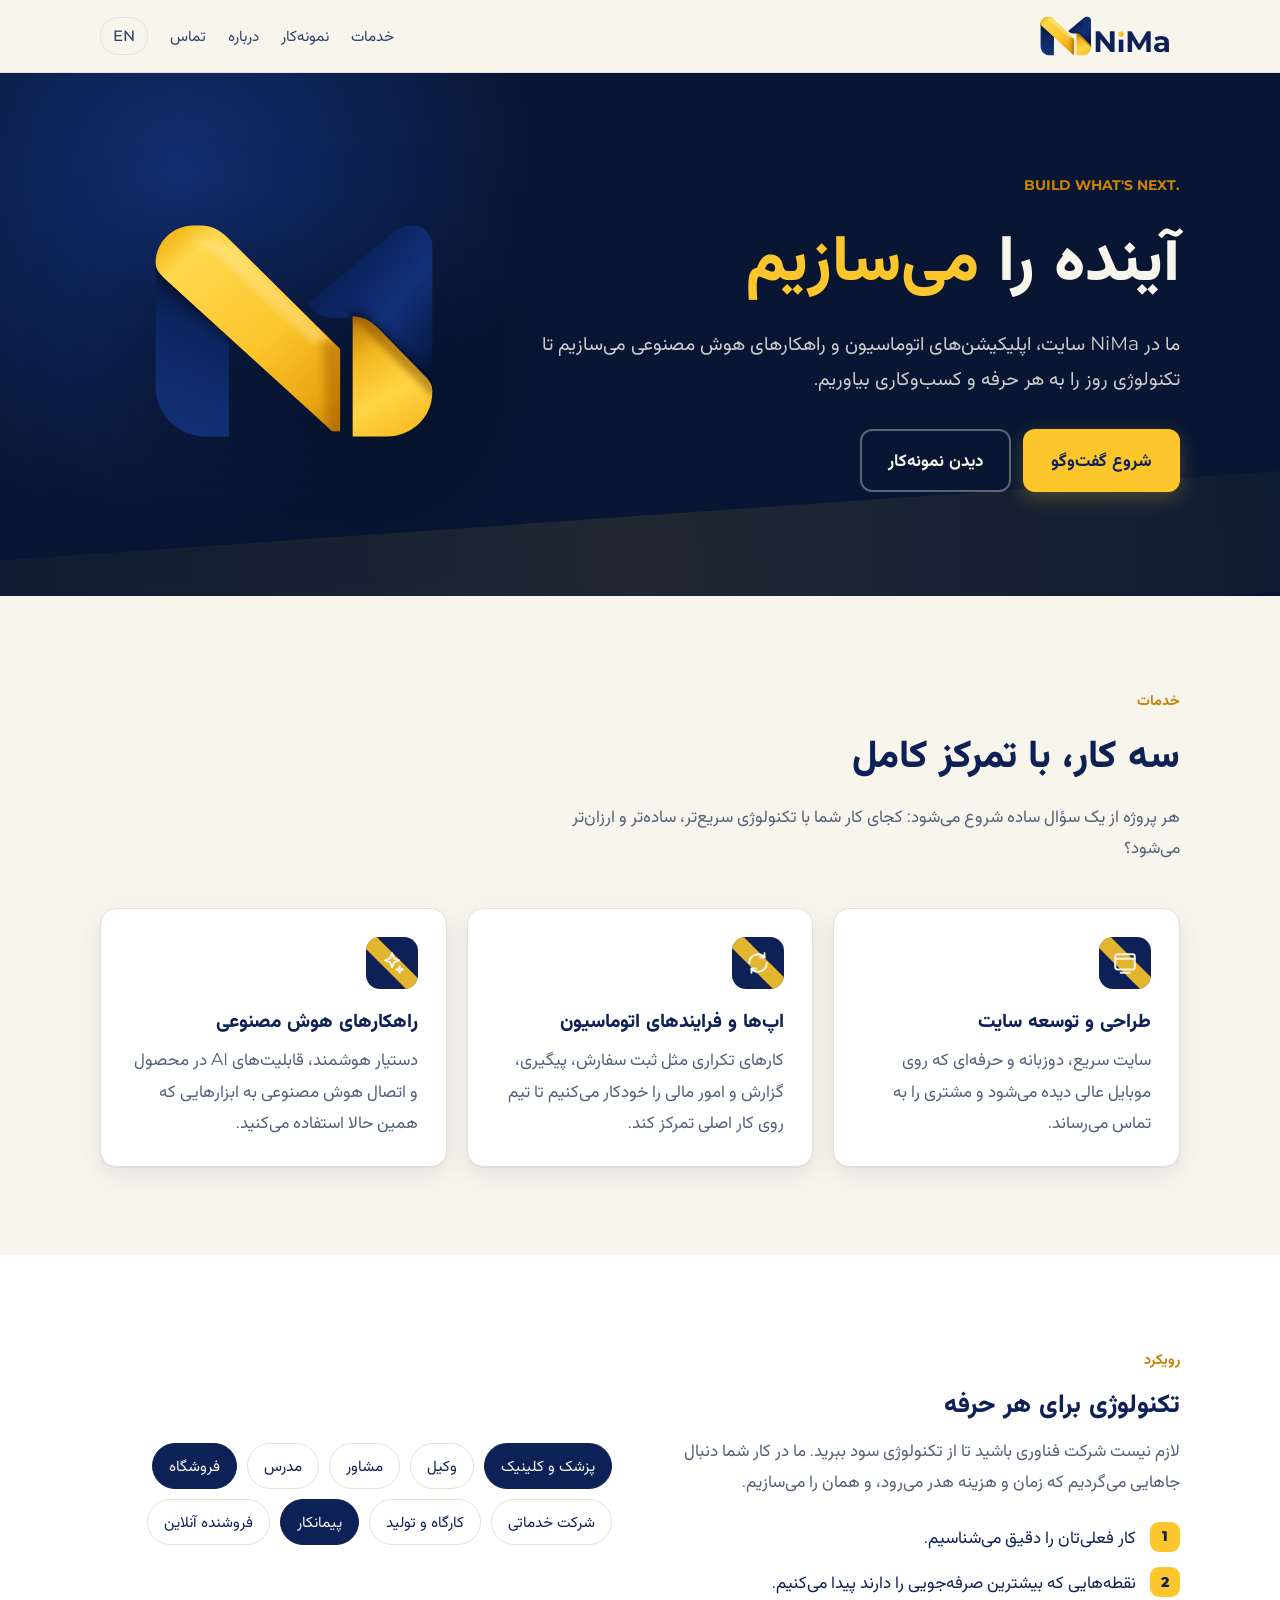
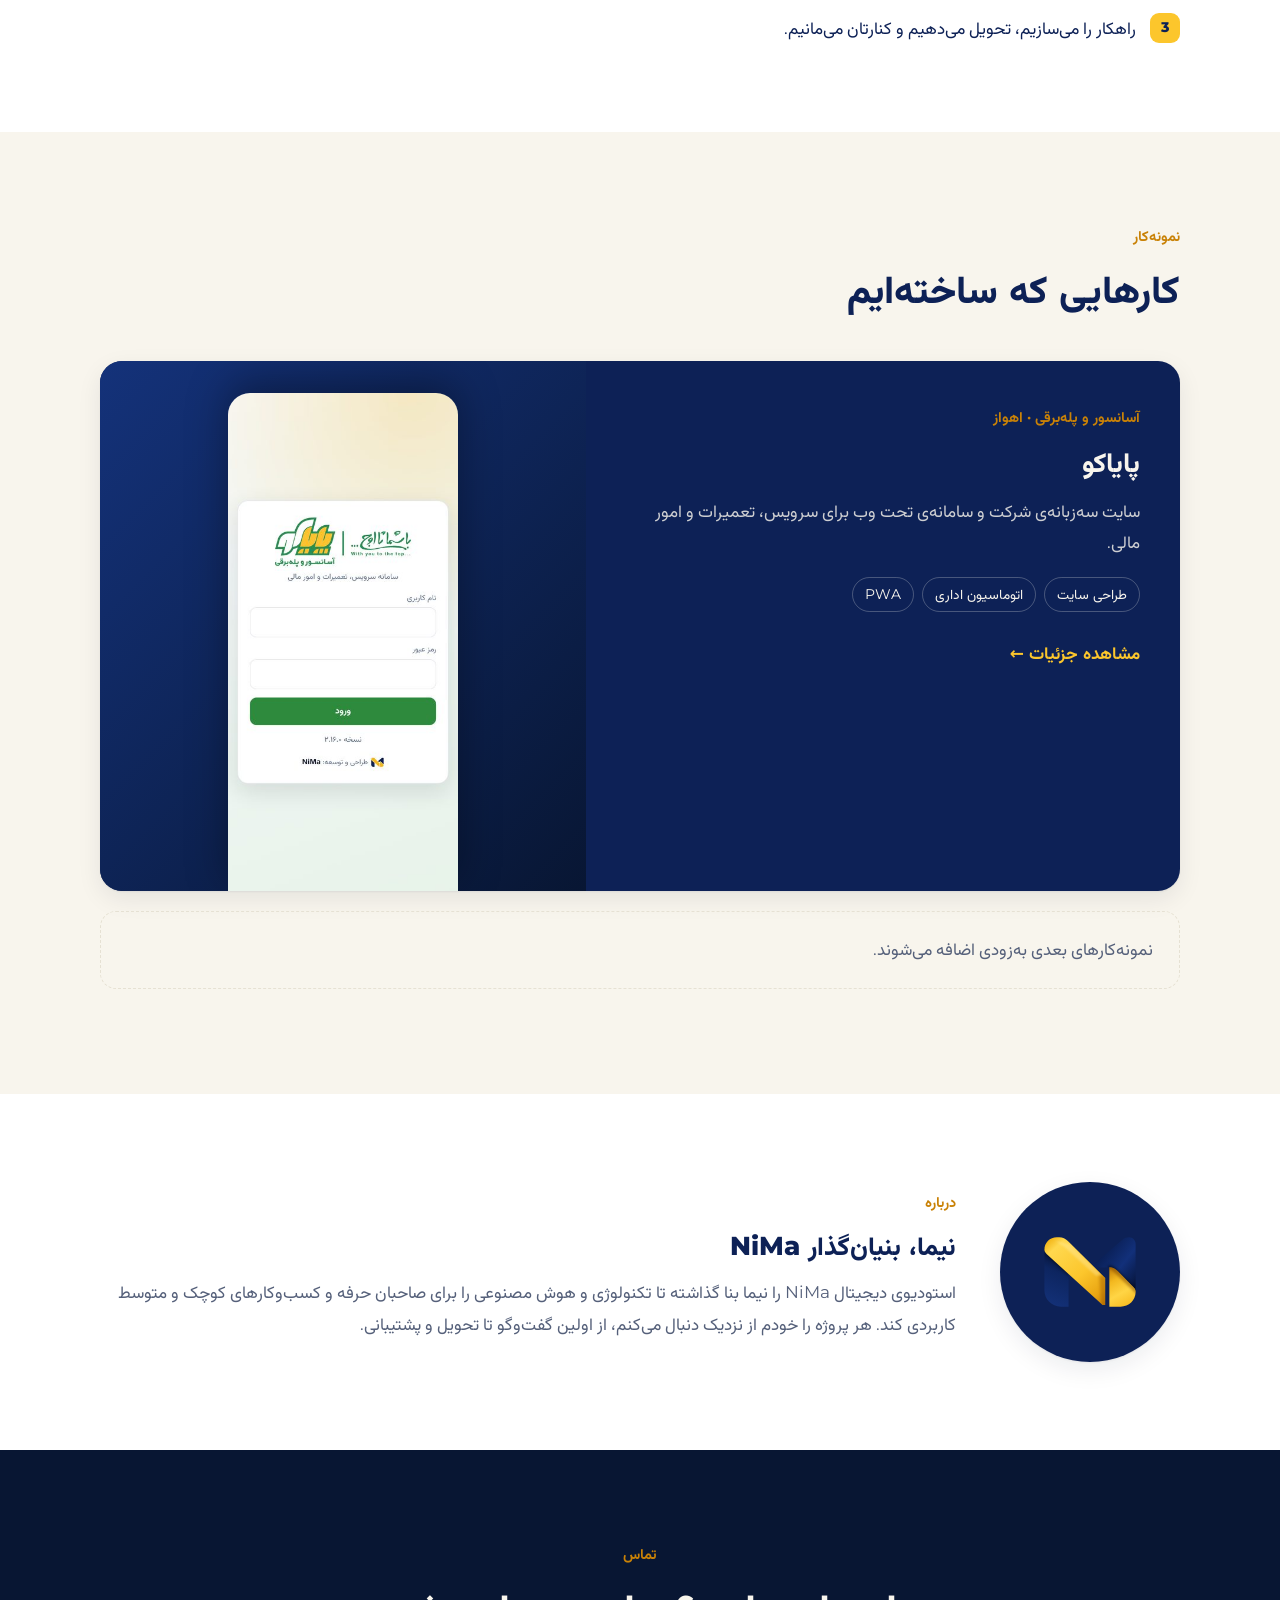
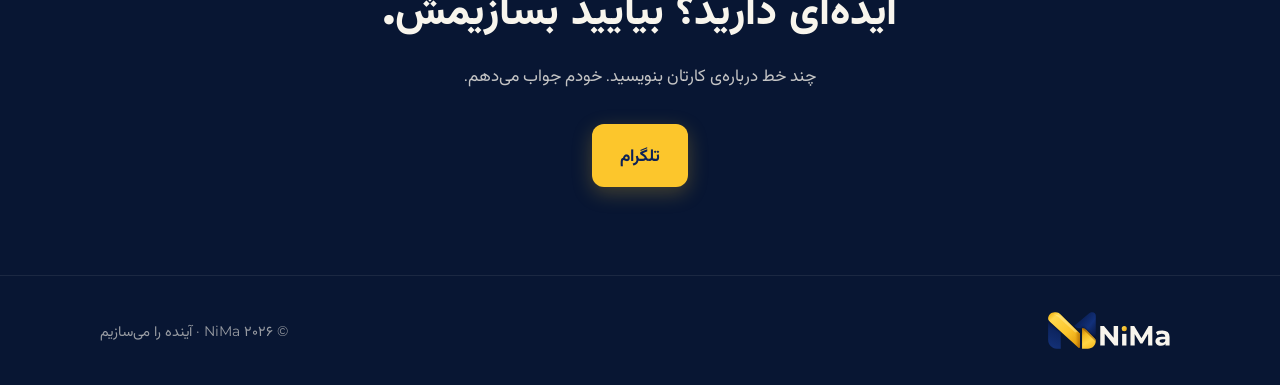
==== index.html @ 2f47247e "Reword Persian hero and about text so sentences start in Persian Co-Authored-By: Claude Opus 5.5 (1M" ====
<!doctype html>
<html lang="fa" dir="rtl">
<head>
<meta charset="utf-8">
<meta name="viewport" content="width=device-width,initial-scale=1">
<title>NiMa | آینده را می‌سازیم</title>
<meta name="description" content="ما در NiMa سایت، اپلیکیشن‌های اتوماسیون و راهکارهای هوش مصنوعی می‌سازیم تا تکنولوژی روز را به هر حرفه و کسب‌وکاری بیاوریم.">
<meta name="theme-color" content="#081633">
<meta property="og:title" content="NiMa | آینده را می‌سازیم">
<meta property="og:description" content="طراحی سایت، اتوماسیون و هوش مصنوعی برای هر حرفه.">

<link rel="canonical" href="https://nima-ai.ir/">
<link rel="alternate" hreflang="fa" href="https://nima-ai.ir/">
<link rel="alternate" hreflang="en" href="https://nima-ai.ir/en/">
<meta property="og:url" content="https://nima-ai.ir/">
<meta property="og:image" content="https://nima-ai.ir/assets/img/icon-512.jpg">
<link rel="icon" type="image/png" href="assets/img/favicon.png">
<link rel="apple-touch-icon" href="assets/img/apple-touch-icon.png">
<link rel="preload" href="assets/fonts/vazirmatn-arabic-400-normal.woff2" as="font" type="font/woff2" crossorigin>
<link rel="stylesheet" href="assets/style.css">
</head>
<body>
<a class="skip" href="#main">رفتن به محتوا</a>

<header class="site-header">
  <div class="wrap">
    <a class="brand" href="./" aria-label="NiMa، صفحه اصلی"><img src="assets/img/NiMa-Logo-Primary.svg" alt="NiMa" width="148" height="56"></a>
    <nav class="nav" aria-label="منوی اصلی">
      <a class="hide-sm" href="#services">خدمات</a>
      <a class="hide-sm" href="#work">نمونه‌کار</a>
      <a class="hide-sm" href="#about">درباره</a>
      <a href="#contact">تماس</a>
      <a class="lang" href="en/" hreflang="en" lang="en">EN</a>
    </nav>
  </div>
</header>

<main id="main">
  <section class="hero">
    <div class="wrap">
      <div>
        <span class="eyebrow" dir="ltr" lang="en">Build What's Next.</span>
        <h1>آینده را <span class="hl">می‌سازیم</span></h1>
        <p class="lead">ما در NiMa سایت، اپلیکیشن‌های اتوماسیون و راهکارهای هوش مصنوعی می‌سازیم تا تکنولوژی روز را به هر حرفه و کسب‌وکاری بیاوریم.</p>
        <div class="actions">
          <a class="btn btn-gold" href="#contact">شروع گفت‌وگو</a>
          <a class="btn btn-ghost" href="#work">دیدن نمونه‌کار</a>
        </div>
      </div>
      <img class="mark" src="assets/img/NiMa-Symbol-Reversed.svg" alt="" width="340" height="274">
    </div>
  </section>

  <section id="services">
    <div class="wrap">
      <div class="section-head">
        <span class="eyebrow">خدمات</span>
        <h2>سه کار، با تمرکز کامل</h2>
        <p class="muted">هر پروژه از یک سؤال ساده شروع می‌شود: کجای کار شما با تکنولوژی سریع‌تر، ساده‌تر و ارزان‌تر می‌شود؟</p>
      </div>
      <div class="cards">
        <article class="card">
          <div class="icon"><svg viewBox="0 0 24 24"><rect x="3" y="4" width="18" height="14" rx="2"/><path d="M3 8h18M8 21h8"/></svg></div>
          <h3>طراحی و توسعه سایت</h3>
          <p>سایت سریع، دوزبانه و حرفه‌ای که روی موبایل عالی دیده می‌شود و مشتری را به تماس می‌رساند.</p>
        </article>
        <article class="card">
          <div class="icon"><svg viewBox="0 0 24 24"><path d="M4 12a8 8 0 0 1 14-5.3M20 12a8 8 0 0 1-14 5.3"/><path d="M18 3v4h-4M6 21v-4h4"/></svg></div>
          <h3>اپ‌ها و فرایندهای اتوماسیون</h3>
          <p>کارهای تکراری مثل ثبت سفارش، پیگیری، گزارش و امور مالی را خودکار می‌کنیم تا تیم روی کار اصلی تمرکز کند.</p>
        </article>
        <article class="card">
          <div class="icon"><svg viewBox="0 0 24 24"><path d="M12 3l1.8 4.7L18.5 9.5 13.8 11.3 12 16l-1.8-4.7L5.5 9.5l4.7-1.8z"/><path d="M19 15l.8 2.2L22 18l-2.2.8L19 21l-.8-2.2L16 18l2.2-.8z"/></svg></div>
          <h3>راهکارهای هوش مصنوعی</h3>
          <p>دستیار هوشمند، قابلیت‌های AI در محصول و اتصال هوش مصنوعی به ابزارهایی که همین حالا استفاده می‌کنید.</p>
        </article>
      </div>
    </div>
  </section>

  <section class="approach alt">
    <div class="wrap">
      <div>
        <span class="eyebrow">رویکرد</span>
        <h2>تکنولوژی برای هر حرفه</h2>
        <p class="muted">لازم نیست شرکت فناوری باشید تا از تکنولوژی سود ببرید. ما در کار شما دنبال جاهایی می‌گردیم که زمان و هزینه هدر می‌رود، و همان را می‌سازیم.</p>
        <ol class="steps">
          <li><span>کار فعلی‌تان را دقیق می‌شناسیم.</span></li>
          <li><span>نقطه‌هایی که بیشترین صرفه‌جویی را دارند پیدا می‌کنیم.</span></li>
          <li><span>راهکار را می‌سازیم، تحویل می‌دهیم و کنارتان می‌مانیم.</span></li>
        </ol>
      </div>
      <div class="chips" aria-label="حرفه‌ها">
        <span class="chip on">پزشک و کلینیک</span><span class="chip">وکیل</span><span class="chip">مشاور</span>
        <span class="chip">مدرس</span><span class="chip on">فروشگاه</span><span class="chip">شرکت خدماتی</span>
        <span class="chip">کارگاه و تولید</span><span class="chip on">پیمانکار</span><span class="chip">فروشنده آنلاین</span>
      </div>
    </div>
  </section>

  <section id="work">
    <div class="wrap">
      <div class="section-head">
        <span class="eyebrow">نمونه‌کار</span>
        <h2>کارهایی که ساخته‌ایم</h2>
      </div>
      <a class="work-card" href="work/payaco/">
        <div class="body">
          <span class="eyebrow">آسانسور و پله‌برقی · اهواز</span>
          <h3 style="font-size:1.7rem">پایاکو</h3>
          <p style="opacity:.82">سایت سه‌زبانه‌ی شرکت و سامانه‌ی تحت وب برای سرویس، تعمیرات و امور مالی.</p>
          <div class="tags"><span class="tag">طراحی سایت</span><span class="tag">اتوماسیون اداری</span><span class="tag">PWA</span></div>
          <span class="more">مشاهده جزئیات ←</span>
        </div>
        <div class="shot"><img src="assets/img/payaco-app-login.jpg" alt="صفحه ورود سامانه پایاکو" width="230" height="498" loading="lazy"></div>
      </a>
      <p class="soon">نمونه‌کارهای بعدی به‌زودی اضافه می‌شوند.</p>
    </div>
  </section>

  <section id="about" class="about alt">
    <div class="wrap">
      <div class="avatar"><img src="assets/img/NiMa-Symbol-Reversed.svg" alt="" width="112" height="90"></div>
      <div>
        <span class="eyebrow">درباره</span>
        <h2>نیما، بنیان‌گذار NiMa</h2>
        <!-- TODO(Nima): متن معرفی کوتاه خودت را اینجا بگذار؛ و اگر خواستی عکس خودت را جای نماد بگذار -->
        <p class="muted">استودیوی دیجیتال NiMa را نیما بنا گذاشته تا تکنولوژی و هوش مصنوعی را برای صاحبان حرفه و کسب‌وکارهای کوچک و متوسط کاربردی کند. هر پروژه را خودم از نزدیک دنبال می‌کنم، از اولین گفت‌وگو تا تحویل و پشتیبانی.</p>
      </div>
    </div>
  </section>

  <section id="contact" class="contact">
    <div class="wrap">
      <span class="eyebrow">تماس</span>
      <h2>ایده‌ای دارید؟ بیایید بسازیمش.</h2>
      <p>چند خط درباره‌ی کارتان بنویسید. خودم جواب می‌دهم.</p>
      <div class="actions">
        <!-- TODO(Nima): دکمه ایمیل بعد از دریافت آدرس اضافه شود -->
        <a class="btn btn-gold" href="https://t.me/Nima_asareh">تلگرام</a>
      </div>
    </div>
  </section>
</main>

<footer class="site-footer">
  <div class="wrap">
    <img src="assets/img/NiMa-Logo-Reversed.svg" alt="NiMa" width="140" height="53">
    <span>© ۲۰۲۶ NiMa · آینده را می‌سازیم</span>
  </div>
</footer>
</body>
</html>
---- assets/style.css ----
/* NiMa — site styles. Palette and fonts follow NiMa-Brand-Brief.md */

@font-face{font-family:"Montserrat";font-weight:400;font-display:swap;src:url(fonts/montserrat-latin-400-normal.woff2) format("woff2");unicode-range:U+0000-00FF,U+2000-206F,U+20AC,U+2122}
@font-face{font-family:"Montserrat";font-weight:500;font-display:swap;src:url(fonts/montserrat-latin-500-normal.woff2) format("woff2");unicode-range:U+0000-00FF,U+2000-206F,U+20AC,U+2122}
@font-face{font-family:"Montserrat";font-weight:700;font-display:swap;src:url(fonts/montserrat-latin-700-normal.woff2) format("woff2");unicode-range:U+0000-00FF,U+2000-206F,U+20AC,U+2122}
@font-face{font-family:"Montserrat";font-weight:800;font-display:swap;src:url(fonts/montserrat-latin-800-normal.woff2) format("woff2");unicode-range:U+0000-00FF,U+2000-206F,U+20AC,U+2122}
@font-face{font-family:"Vazirmatn";font-weight:400;font-display:swap;src:url(fonts/vazirmatn-arabic-400-normal.woff2) format("woff2");unicode-range:U+0600-06FF,U+200C-200F,U+FB50-FDFF,U+FE70-FEFF}
@font-face{font-family:"Vazirmatn";font-weight:700;font-display:swap;src:url(fonts/vazirmatn-arabic-700-normal.woff2) format("woff2");unicode-range:U+0600-06FF,U+200C-200F,U+FB50-FDFF,U+FE70-FEFF}
@font-face{font-family:"Vazirmatn";font-weight:800;font-display:swap;src:url(fonts/vazirmatn-arabic-800-normal.woff2) format("woff2");unicode-range:U+0600-06FF,U+200C-200F,U+FB50-FDFF,U+FE70-FEFF}

:root{
  --gold:#FCC62C; --gold-deep:#C98207;
  --navy:#0D2156; --royal:#14327A; --ink:#081633;
  --slate:#55607A; --sand:#E6E1D3; --cream:#F8F5ED; --white:#fff;
  --radius:16px; --wrap:1120px;
  --shadow:0 1px 2px rgba(8,22,51,.06),0 8px 24px rgba(8,22,51,.08);
}
*,*::before,*::after{box-sizing:border-box}
html{scroll-behavior:smooth;-webkit-text-size-adjust:100%}
body{margin:0;background:var(--cream);color:var(--navy);
  font-family:"Montserrat","Vazirmatn",system-ui,sans-serif;font-size:17px;line-height:1.7}
html[lang="fa"] body{line-height:1.85}
img{max-width:100%;display:block}
a{color:inherit}
h1,h2,h3{line-height:1.25;margin:0 0 .5em;font-weight:800;letter-spacing:-.01em}
html[lang="fa"] h1,html[lang="fa"] h2,html[lang="fa"] h3{letter-spacing:0;line-height:1.45}
p{margin:0 0 1em}
.wrap{max-width:var(--wrap);margin:0 auto;padding:0 20px}
.muted{color:var(--slate)}
.eyebrow{display:inline-block;font-size:.8rem;font-weight:700;letter-spacing:.12em;text-transform:uppercase;color:var(--gold-deep);margin-bottom:.75rem}
html[lang="fa"] .eyebrow{letter-spacing:0;font-size:.9rem}
.skip{position:absolute;inset-inline-start:-999px}
.skip:focus{inset-inline-start:12px;top:12px;z-index:99;background:var(--gold);padding:8px 12px;border-radius:8px}
:focus-visible{outline:3px solid var(--gold);outline-offset:3px}

/* Header */
.site-header{position:sticky;top:0;z-index:50;background:rgba(248,245,237,.88);backdrop-filter:saturate(1.4) blur(10px);-webkit-backdrop-filter:saturate(1.4) blur(10px);border-bottom:1px solid var(--sand)}
.site-header .wrap{display:flex;align-items:center;justify-content:space-between;height:72px;gap:16px}
.brand img{width:148px;height:auto}
.nav{display:flex;align-items:center;gap:22px;font-weight:500;font-size:.95rem}
.nav a{text-decoration:none;opacity:.85}
.nav a:hover{opacity:1}
.lang{border:1px solid var(--sand);border-radius:999px;padding:4px 12px;font-family:"Montserrat","Vazirmatn",sans-serif}
@media (max-width:760px){.nav .hide-sm{display:none}}

/* Buttons */
.btn{display:inline-flex;align-items:center;gap:.5em;padding:14px 26px;border-radius:12px;font-weight:700;text-decoration:none;transition:transform .2s,box-shadow .2s,background .2s;border:2px solid transparent}
.btn-gold{background:var(--gold);color:var(--navy);box-shadow:0 6px 20px rgba(252,198,44,.25)}
.btn-gold:hover{transform:translateY(-2px);box-shadow:0 10px 28px rgba(252,198,44,.35)}
.btn-ghost{border-color:rgba(248,245,237,.35);color:var(--cream)}
.btn-ghost:hover{border-color:var(--cream)}
.btn-navy{background:var(--navy);color:var(--cream)}
.btn-navy:hover{background:var(--royal)}

/* Hero */
.hero{position:relative;overflow:hidden;background:var(--ink);color:var(--cream);padding:96px 0 104px}
.hero::before{content:"";position:absolute;width:720px;height:720px;inset-inline-end:-180px;top:-260px;border-radius:50%;
  background:radial-gradient(closest-side,rgba(20,50,122,.85),transparent)}
.hero::after{content:"";position:absolute;width:150%;height:120px;inset-inline-start:-25%;bottom:-40px;transform:rotate(-4deg);
  background:linear-gradient(90deg,transparent,rgba(252,198,44,.10),transparent)}
.hero .wrap{position:relative;z-index:1;display:grid;grid-template-columns:1.25fr .75fr;gap:48px;align-items:center}
.hero h1{font-size:clamp(2.3rem,5.4vw,4rem);margin-bottom:.35em}
.hero h1 .hl{color:var(--gold)}
.hero .lead{font-size:clamp(1.05rem,1.6vw,1.2rem);color:rgba(248,245,237,.82);max-width:36em;margin-bottom:2rem}
.hero .actions{display:flex;flex-wrap:wrap;gap:12px}
.hero .mark{justify-self:center;width:min(100%,340px);filter:drop-shadow(0 30px 60px rgba(0,0,0,.45))}
@media (max-width:860px){
  .hero{padding:56px 0 72px}
  .hero .wrap{grid-template-columns:1fr;gap:28px}
  .hero .mark{order:-1;width:150px;justify-self:start}
}

/* Sections */
section{padding:88px 0}
.section-head{max-width:640px;margin-bottom:44px}
.section-head h2{font-size:clamp(1.7rem,3.4vw,2.4rem)}
.alt{background:var(--white)}

.cards{display:grid;grid-template-columns:repeat(3,1fr);gap:20px}
@media (max-width:860px){.cards{grid-template-columns:1fr}}
.card{background:var(--white);border:1px solid var(--sand);border-radius:var(--radius);padding:28px;box-shadow:var(--shadow);transition:transform .25s,box-shadow .25s}
.card:hover{transform:translateY(-3px)}
.alt .card{background:var(--cream)}
.card .icon{width:52px;height:52px;border-radius:14px;display:grid;place-items:center;background:var(--navy);margin-bottom:18px;position:relative;overflow:hidden}
.card .icon::after{content:"";position:absolute;width:140%;height:16px;background:var(--gold);transform:rotate(45deg);opacity:.9}
.card .icon svg{position:relative;z-index:1;width:26px;height:26px;stroke:var(--cream);fill:none;stroke-width:1.8;stroke-linecap:round;stroke-linejoin:round}
.card h3{font-size:1.2rem}
.card p{color:var(--slate);margin:0}

/* Approach */
.approach .wrap{display:grid;grid-template-columns:1fr 1fr;gap:56px;align-items:center}
@media (max-width:860px){.approach .wrap{grid-template-columns:1fr;gap:32px}}
.chips{display:flex;flex-wrap:wrap;gap:10px}
.chip{background:var(--white);border:1px solid var(--sand);border-radius:999px;padding:8px 16px;font-weight:500;font-size:.95rem}
.chip.on{background:var(--navy);color:var(--cream);border-color:var(--navy)}
.steps{list-style:none;padding:0;margin:24px 0 0;display:grid;gap:14px;counter-reset:s}
.steps li{display:flex;gap:14px;align-items:flex-start}
.steps li::before{counter-increment:s;content:counter(s);flex:none;width:30px;height:30px;border-radius:9px;background:var(--gold);color:var(--navy);display:grid;place-items:center;font-weight:800;font-size:.9rem}

/* Work */
.work-card{display:grid;grid-template-columns:1.1fr .9fr;background:var(--navy);color:var(--cream);border-radius:22px;overflow:hidden;text-decoration:none;box-shadow:var(--shadow);transition:transform .25s}
.work-card:hover{transform:translateY(-3px)}
.work-card .body{padding:40px}
.work-card .tags{display:flex;flex-wrap:wrap;gap:8px;margin:18px 0 26px}
.work-card .tag{font-size:.85rem;border:1px solid rgba(248,245,237,.25);border-radius:999px;padding:4px 12px}
.work-card .more{color:var(--gold);font-weight:700}
.work-card .shot{background:linear-gradient(135deg,var(--royal),var(--ink));display:grid;place-items:center;padding:32px 24px 0;align-items:end}
.work-card .shot img{width:230px;border-radius:22px 22px 0 0;box-shadow:0 -10px 40px rgba(0,0,0,.35)}
@media (max-width:860px){.work-card{grid-template-columns:1fr}.work-card .body{padding:28px}}
.soon{margin-top:20px;border:1.5px dashed var(--sand);border-radius:var(--radius);padding:22px 26px;color:var(--slate)}

/* About */
.about .wrap{display:grid;grid-template-columns:auto 1fr;gap:44px;align-items:center}
.about .avatar{width:180px;height:180px;border-radius:50%;background:var(--navy);display:grid;place-items:center;box-shadow:var(--shadow)}
.about .avatar img{width:62%}
@media (max-width:760px){.about .wrap{grid-template-columns:1fr;gap:24px}.about .avatar{width:120px;height:120px}}

/* Contact */
.contact{background:var(--ink);color:var(--cream);text-align:center}
.contact h2{font-size:clamp(1.8rem,3.6vw,2.6rem)}
.contact p{color:rgba(248,245,237,.78);max-width:34em;margin:0 auto 2rem}
.contact .actions{display:flex;flex-wrap:wrap;gap:12px;justify-content:center}

/* Footer */
.site-footer{background:var(--ink);color:rgba(248,245,237,.6);border-top:1px solid rgba(248,245,237,.08);padding:28px 0;font-size:.9rem}
.site-footer .wrap{display:flex;justify-content:space-between;align-items:center;gap:16px;flex-wrap:wrap}
.site-footer img{width:140px}

/* Case study */
.case-hero{background:var(--ink);color:var(--cream);padding:72px 0 64px}
.case-hero h1{font-size:clamp(2rem,4.6vw,3.2rem)}
.case-hero .lead{color:rgba(248,245,237,.8);max-width:40em;font-size:1.1rem}
.back{display:inline-block;margin-bottom:22px;text-decoration:none;color:var(--gold);font-weight:700}
.facts{display:grid;grid-template-columns:repeat(4,1fr);gap:16px;margin-top:36px}
.facts div{border-top:2px solid var(--gold);padding-top:12px}
.facts b{display:block;font-size:.8rem;color:rgba(248,245,237,.6);font-weight:500}
@media (max-width:760px){.facts{grid-template-columns:1fr 1fr}}
.prose{max-width:720px}
.prose h2{font-size:1.6rem;margin-top:1.6em}
.prose ul{padding-inline-start:1.2em}
.prose li{margin-bottom:.4em}
.case-grid{display:grid;grid-template-columns:1fr 300px;gap:56px;align-items:start}
.case-grid figure{margin:0;position:sticky;top:96px}
.case-grid figure img{border-radius:22px;box-shadow:var(--shadow);border:1px solid var(--sand)}
.case-grid figcaption{font-size:.85rem;color:var(--slate);margin-top:10px;text-align:center}
@media (max-width:860px){.case-grid{grid-template-columns:1fr}.case-grid figure{position:static;max-width:280px}}

@media (prefers-reduced-motion:reduce){*{transition:none!important;scroll-behavior:auto!important}}
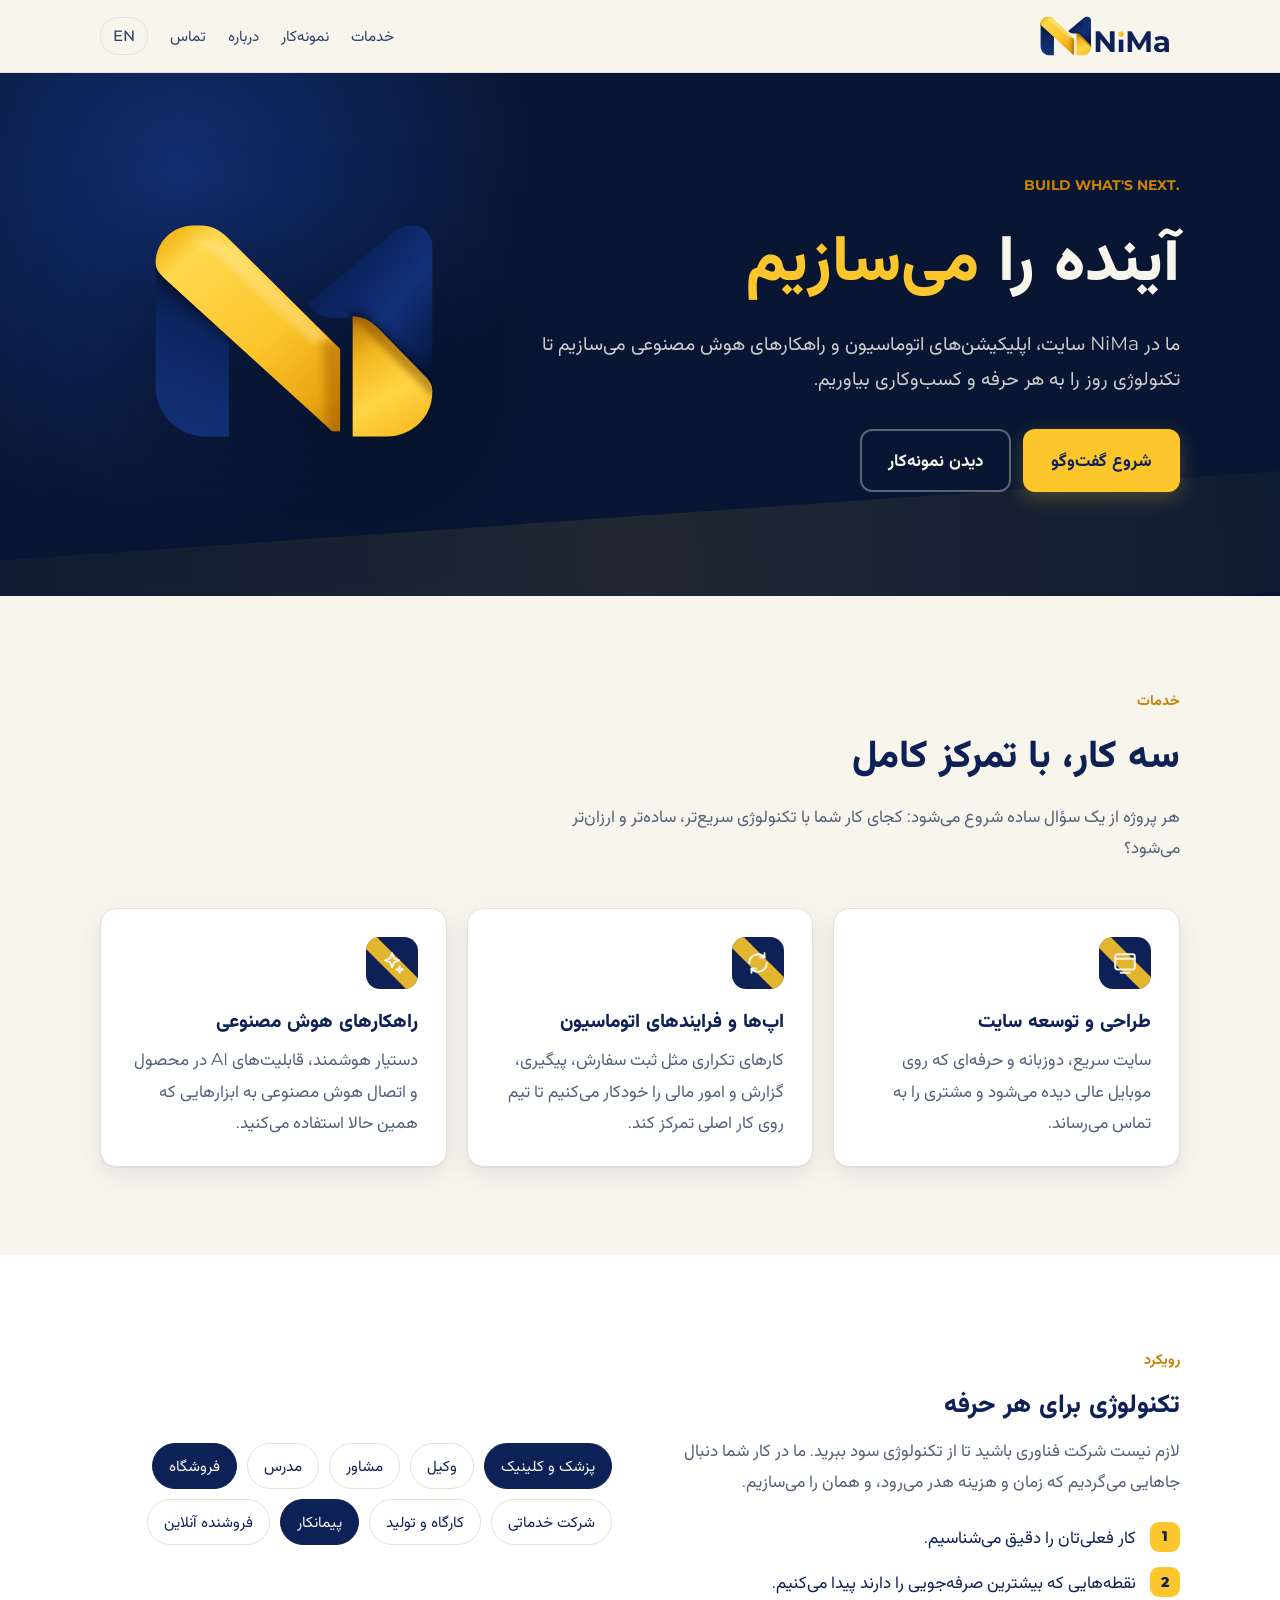
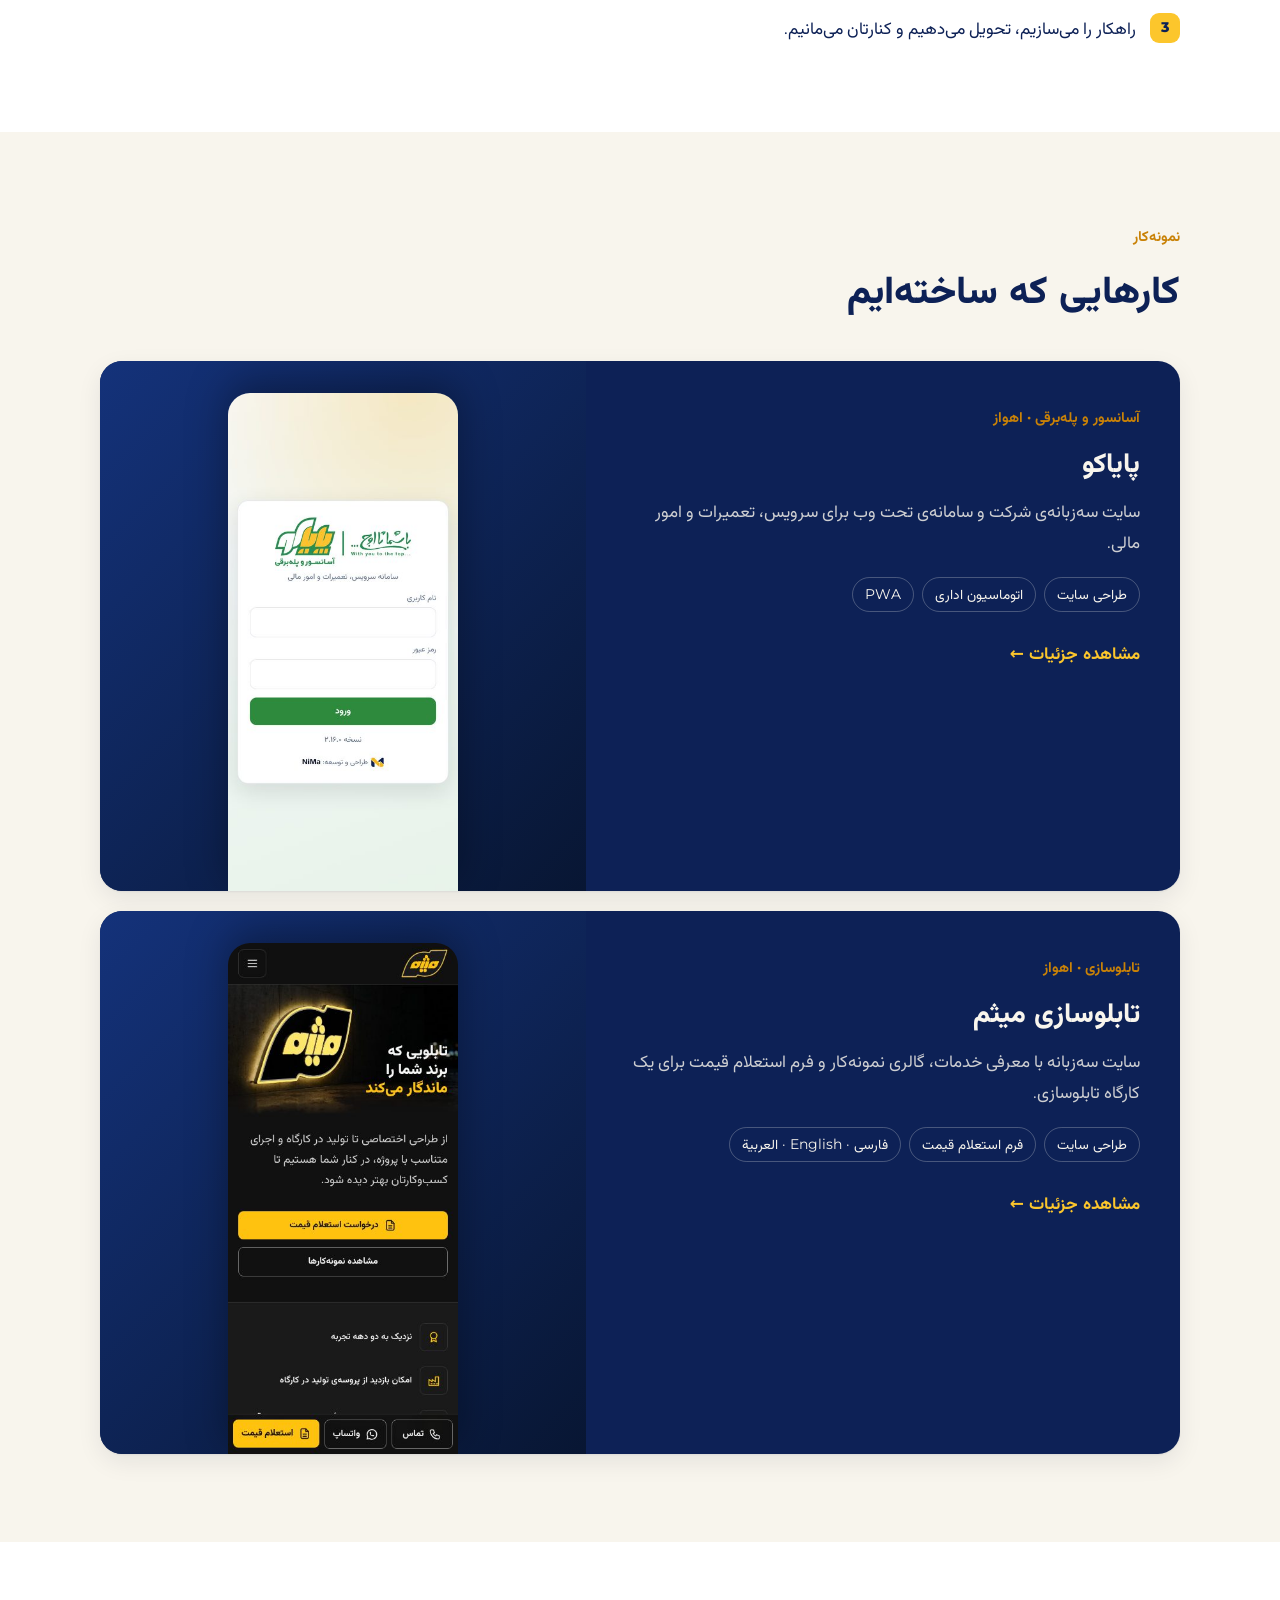
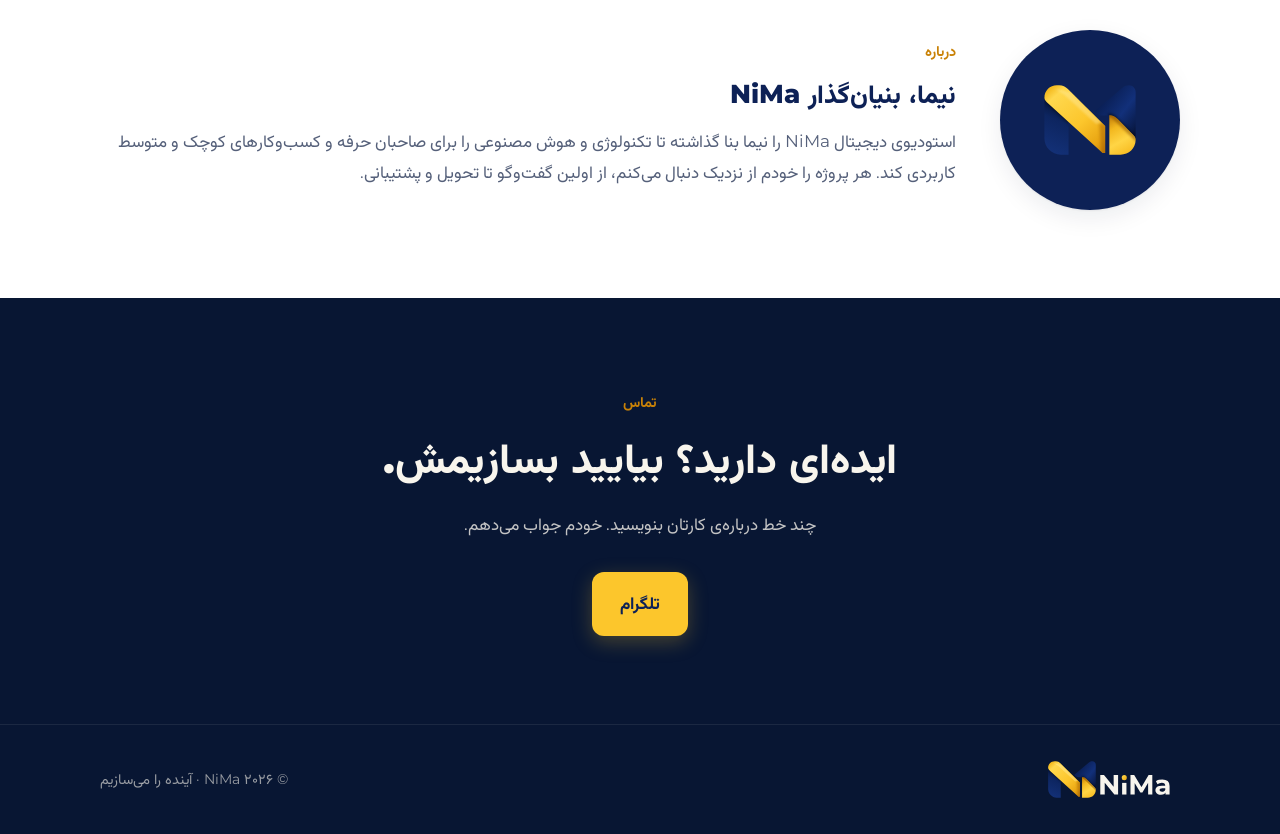
==== commit 0bdaa668: "Add Meysam Signs case study (FA/EN) and list it on the homepage Co-Authored-By: Claude Opus 5.5 (1M " ====
--- a/index.html
+++ b/index.html
@@ -104,6 +104,7 @@
         <span class="eyebrow">نمونه‌کار</span>
         <h2>کارهایی که ساخته‌ایم</h2>
       </div>
+      <div class="work-list">
       <a class="work-card" href="work/payaco/">
         <div class="body">
           <span class="eyebrow">آسانسور و پله‌برقی · اهواز</span>
@@ -114,7 +115,17 @@
         </div>
         <div class="shot"><img src="assets/img/payaco-app-login.jpg" alt="صفحه ورود سامانه پایاکو" width="230" height="498" loading="lazy"></div>
       </a>
-      <p class="soon">نمونه‌کارهای بعدی به‌زودی اضافه می‌شوند.</p>
+      <a class="work-card" href="work/meysam/">
+        <div class="body">
+          <span class="eyebrow">تابلوسازی · اهواز</span>
+          <h3 style="font-size:1.7rem">تابلوسازی میثم</h3>
+          <p style="opacity:.82">سایت سه‌زبانه با معرفی خدمات، گالری نمونه‌کار و فرم استعلام قیمت برای یک کارگاه تابلوسازی.</p>
+          <div class="tags"><span class="tag">طراحی سایت</span><span class="tag">فرم استعلام قیمت</span><span class="tag">فارسی · English · العربية</span></div>
+          <span class="more">مشاهده جزئیات ←</span>
+        </div>
+        <div class="shot"><img src="assets/img/meysam-mobile.jpg" alt="صفحه اصلی سایت تابلوسازی میثم روی موبایل" width="230" height="511" loading="lazy"></div>
+      </a>
+      </div>
     </div>
   </section>
 
--- a/assets/style.css
+++ b/assets/style.css
@@ -106,7 +106,8 @@
 .work-card .more{color:var(--gold);font-weight:700}
 .work-card .shot{background:linear-gradient(135deg,var(--royal),var(--ink));display:grid;place-items:center;padding:32px 24px 0;align-items:end}
 .work-card .shot img{width:230px;border-radius:22px 22px 0 0;box-shadow:0 -10px 40px rgba(0,0,0,.35)}
-@media (max-width:860px){.work-card{grid-template-columns:1fr}.work-card .body{padding:28px}}
+@media (max-width:860px){.work-card .shot{max-height:420px;overflow:hidden}.work-card{grid-template-columns:1fr}.work-card .body{padding:28px}}
+.work-list{display:grid;gap:20px}
 .soon{margin-top:20px;border:1.5px dashed var(--sand);border-radius:var(--radius);padding:22px 26px;color:var(--slate)}
 
 /* About */
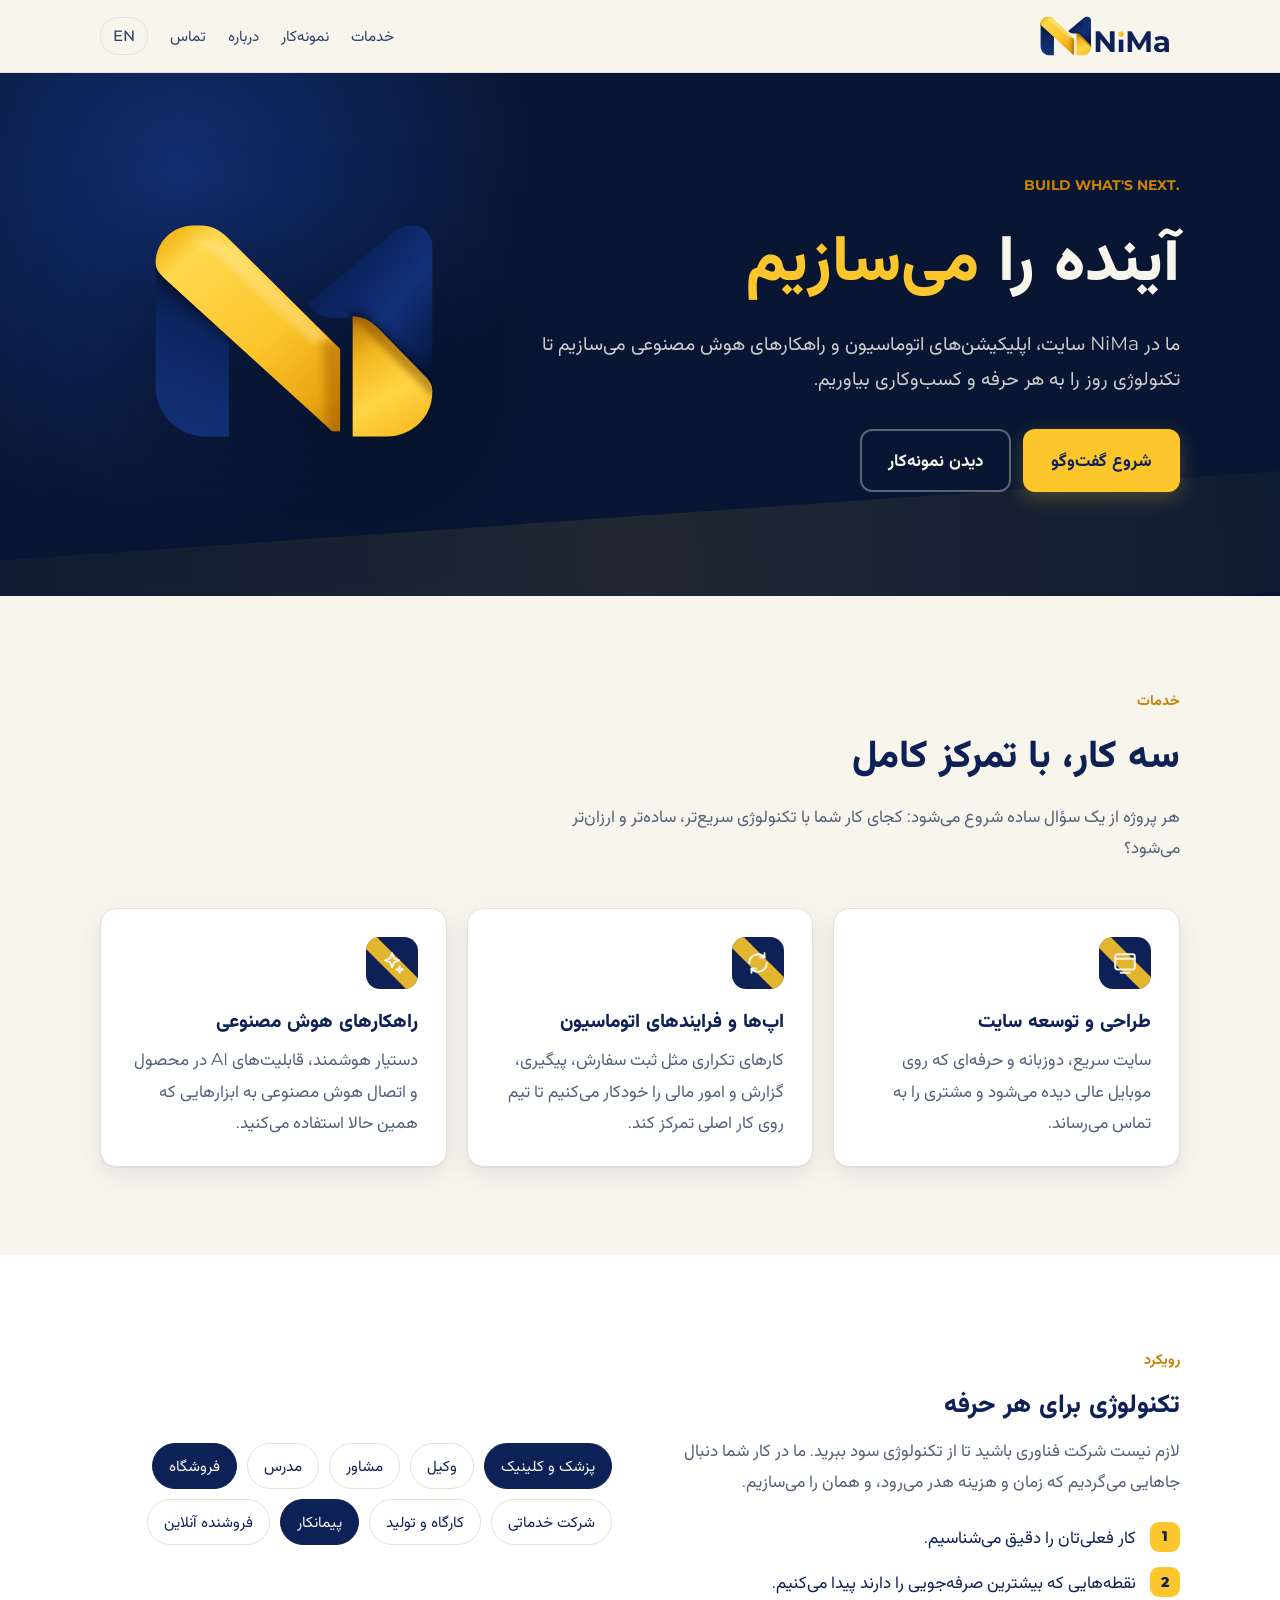
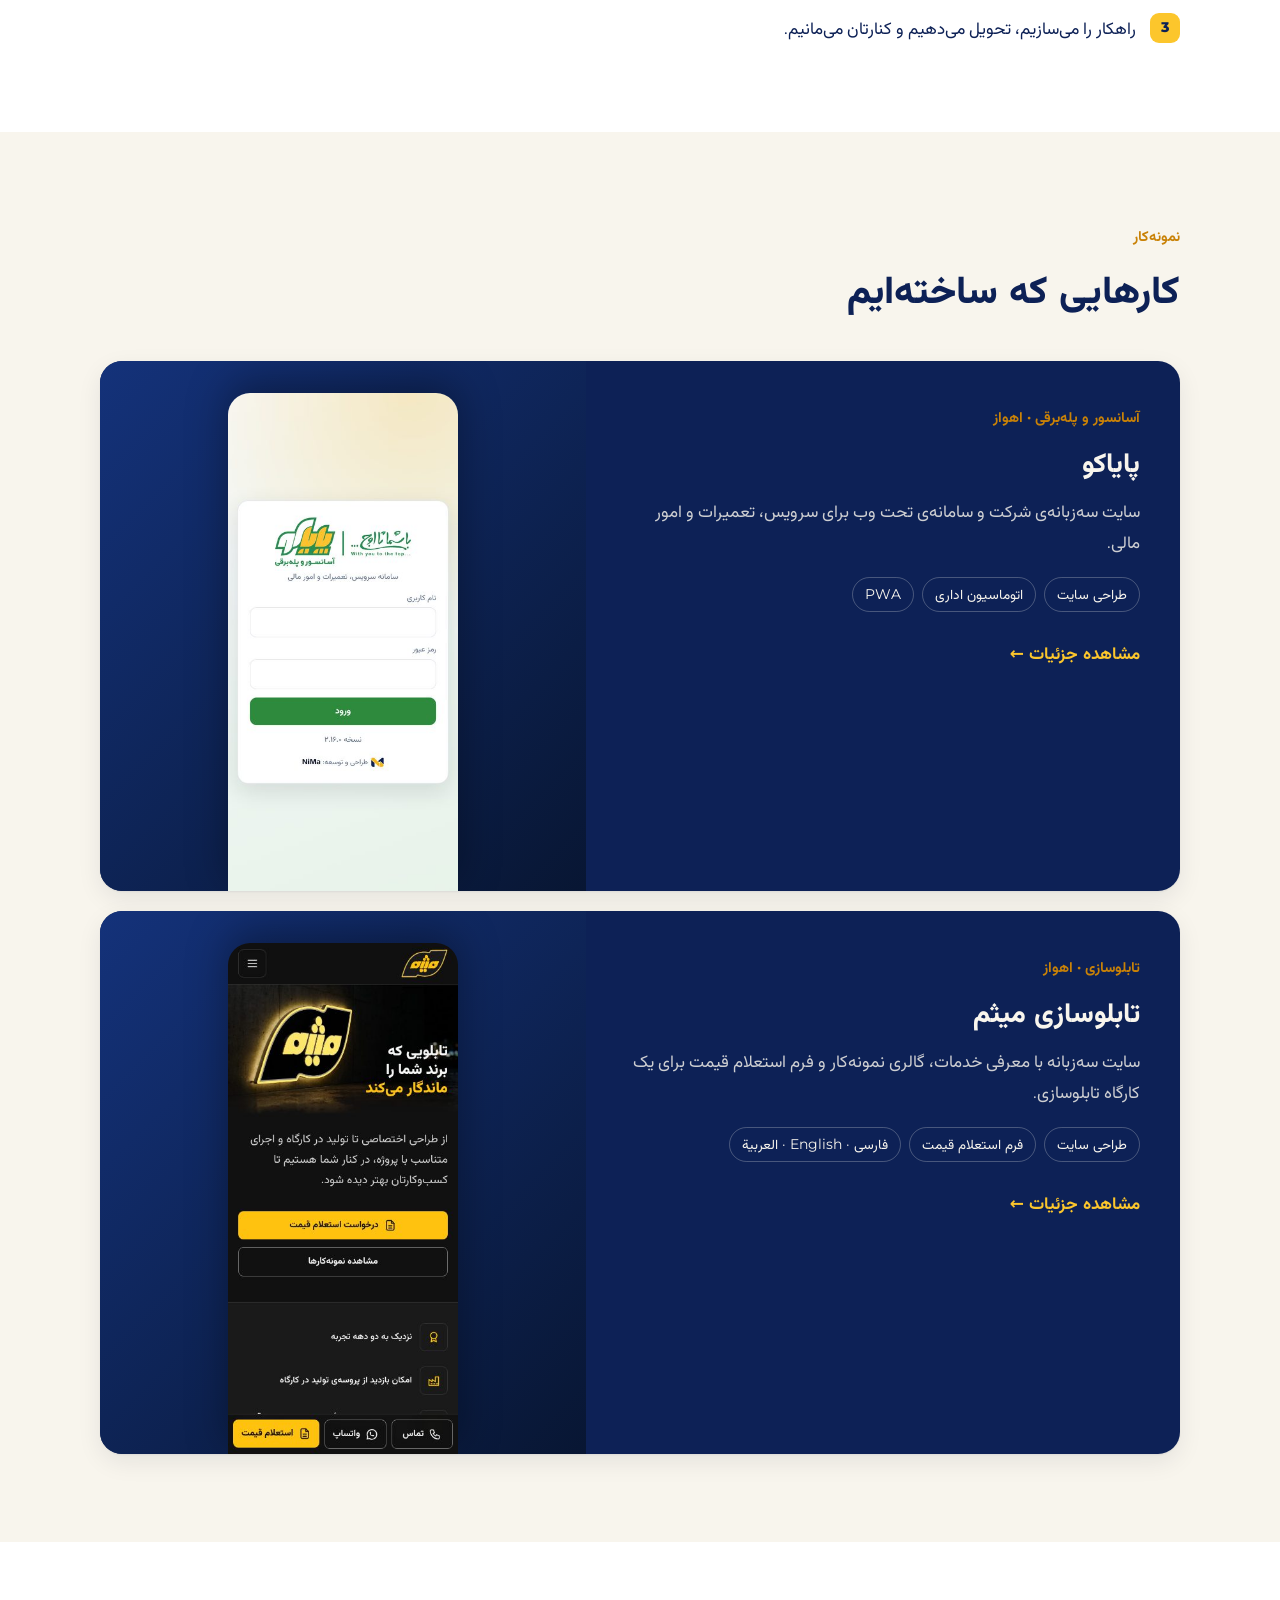
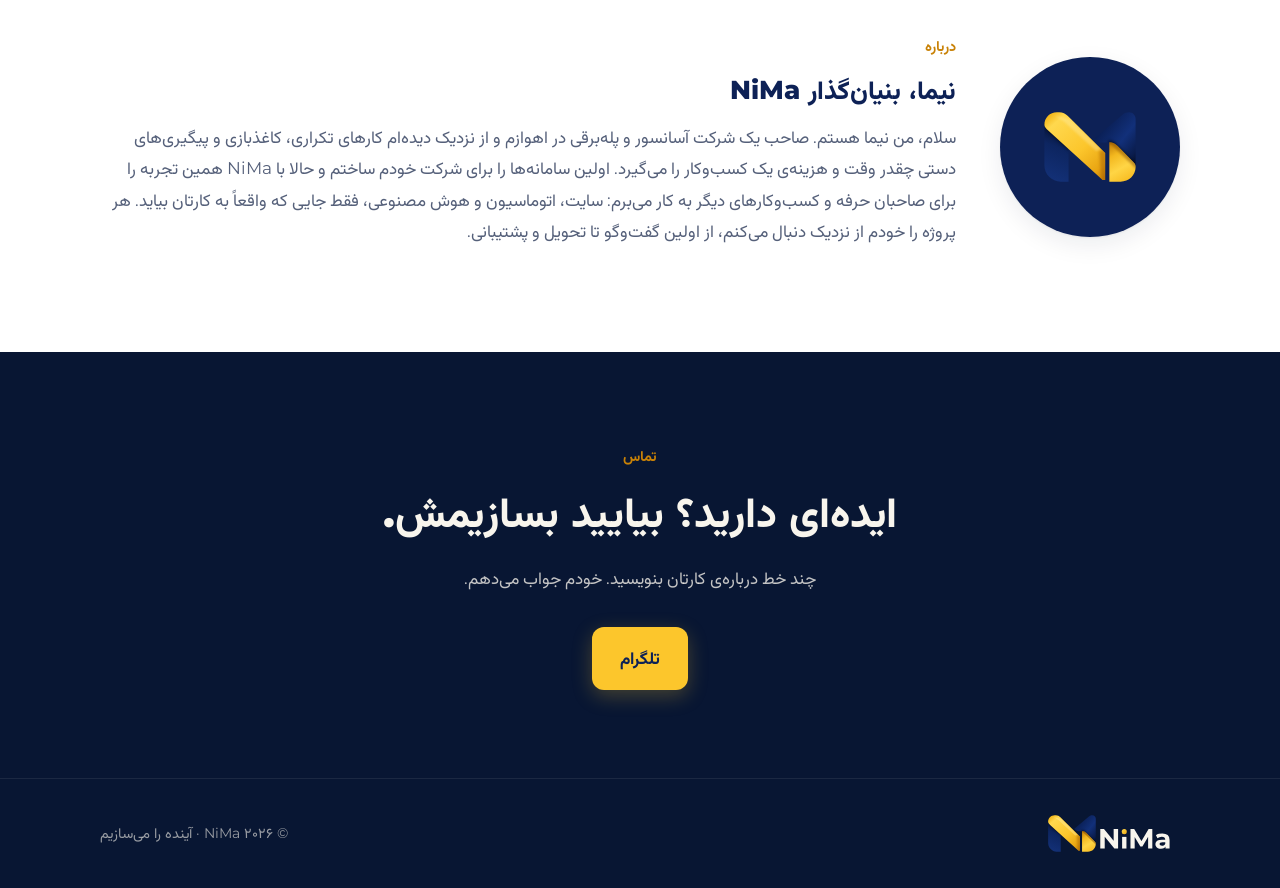
==== commit ace04a95: "Add Nima's approved About text (FA/EN) Co-Authored-By: Claude Opus 5.5 (1M context) <noreply@anthrop" ====
--- a/index.html
+++ b/index.html
@@ -135,8 +135,7 @@
       <div>
         <span class="eyebrow">درباره</span>
         <h2>نیما، بنیان‌گذار NiMa</h2>
-        <!-- TODO(Nima): متن معرفی کوتاه خودت را اینجا بگذار؛ و اگر خواستی عکس خودت را جای نماد بگذار -->
-        <p class="muted">استودیوی دیجیتال NiMa را نیما بنا گذاشته تا تکنولوژی و هوش مصنوعی را برای صاحبان حرفه و کسب‌وکارهای کوچک و متوسط کاربردی کند. هر پروژه را خودم از نزدیک دنبال می‌کنم، از اولین گفت‌وگو تا تحویل و پشتیبانی.</p>
+        <p class="muted">سلام، من نیما هستم. صاحب یک شرکت آسانسور و پله‌برقی در اهوازم و از نزدیک دیده‌ام کارهای تکراری، کاغذبازی و پیگیری‌های دستی چقدر وقت و هزینه‌ی یک کسب‌وکار را می‌گیرد. اولین سامانه‌ها را برای شرکت خودم ساختم و حالا با NiMa همین تجربه را برای صاحبان حرفه و کسب‌وکارهای دیگر به کار می‌برم: سایت، اتوماسیون و هوش مصنوعی، فقط جایی که واقعاً به کارتان بیاید. هر پروژه را خودم از نزدیک دنبال می‌کنم، از اولین گفت‌وگو تا تحویل و پشتیبانی.</p>
       </div>
     </div>
   </section>
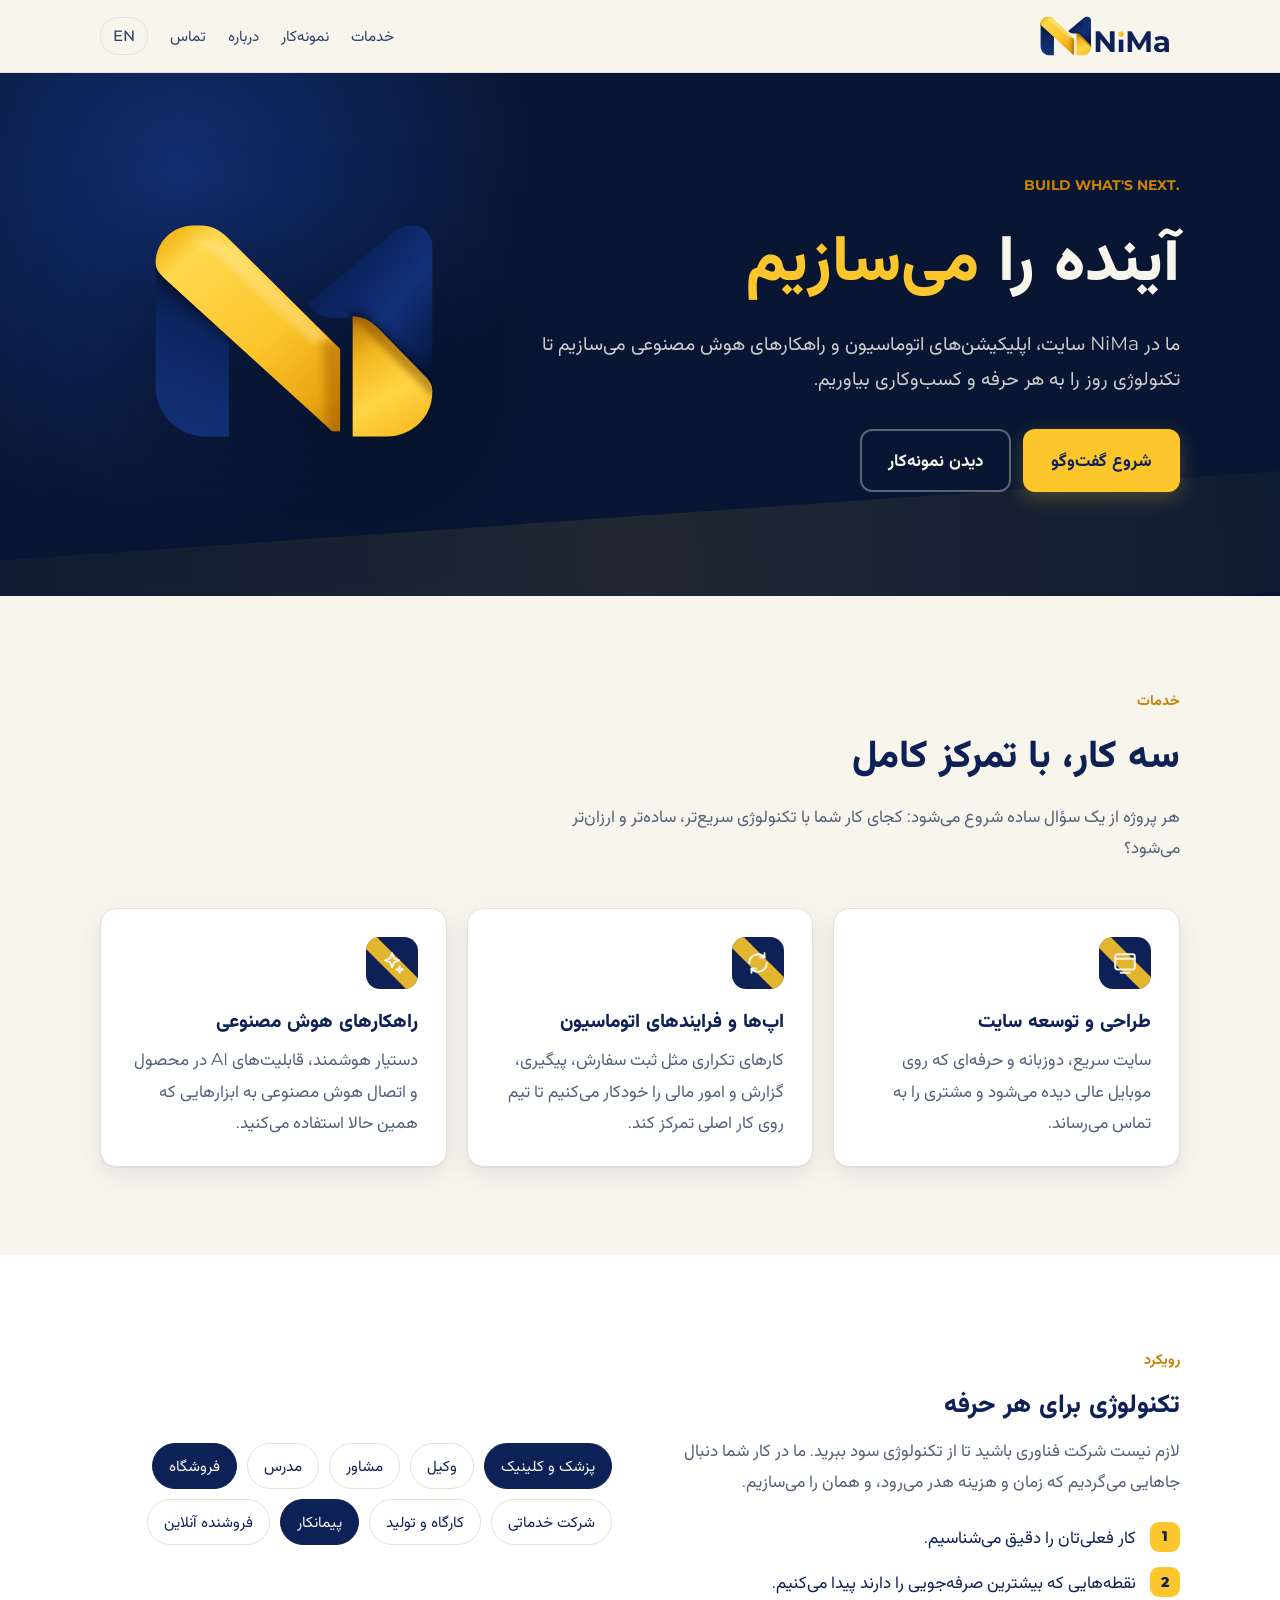
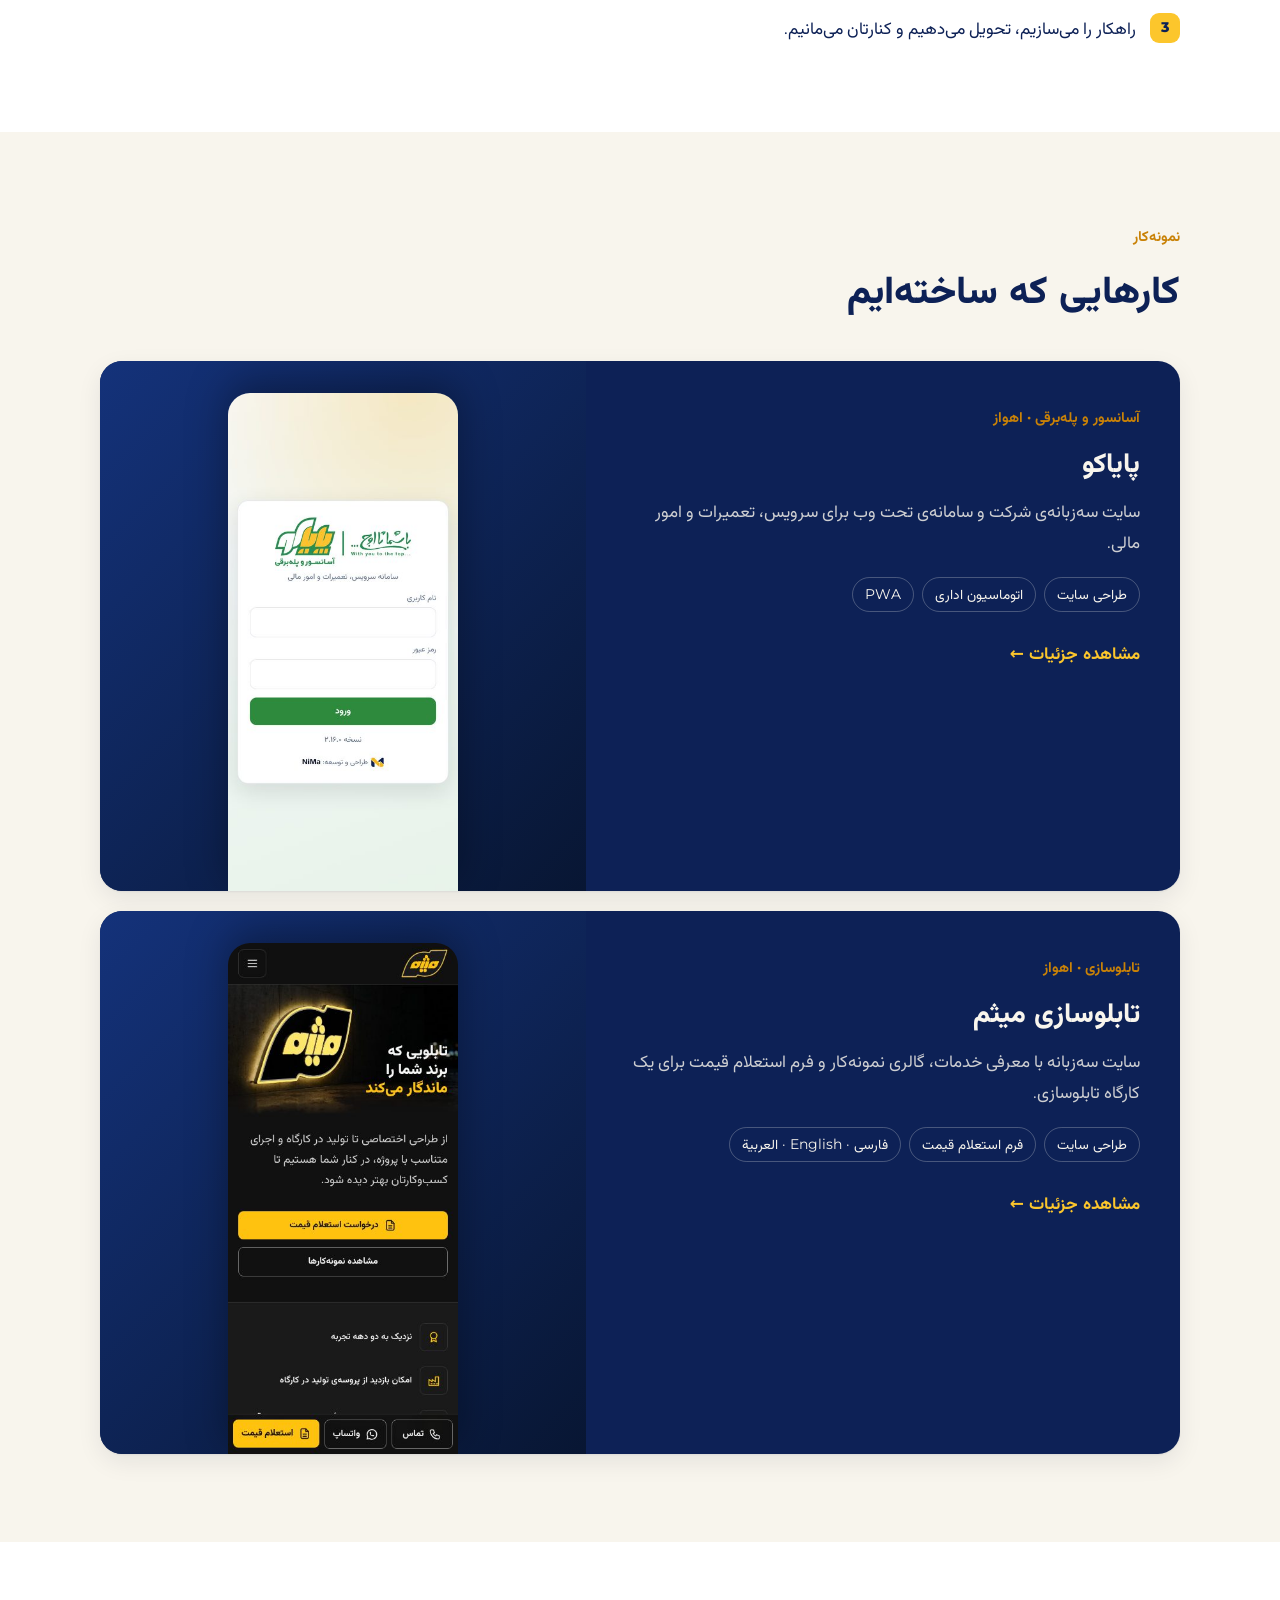
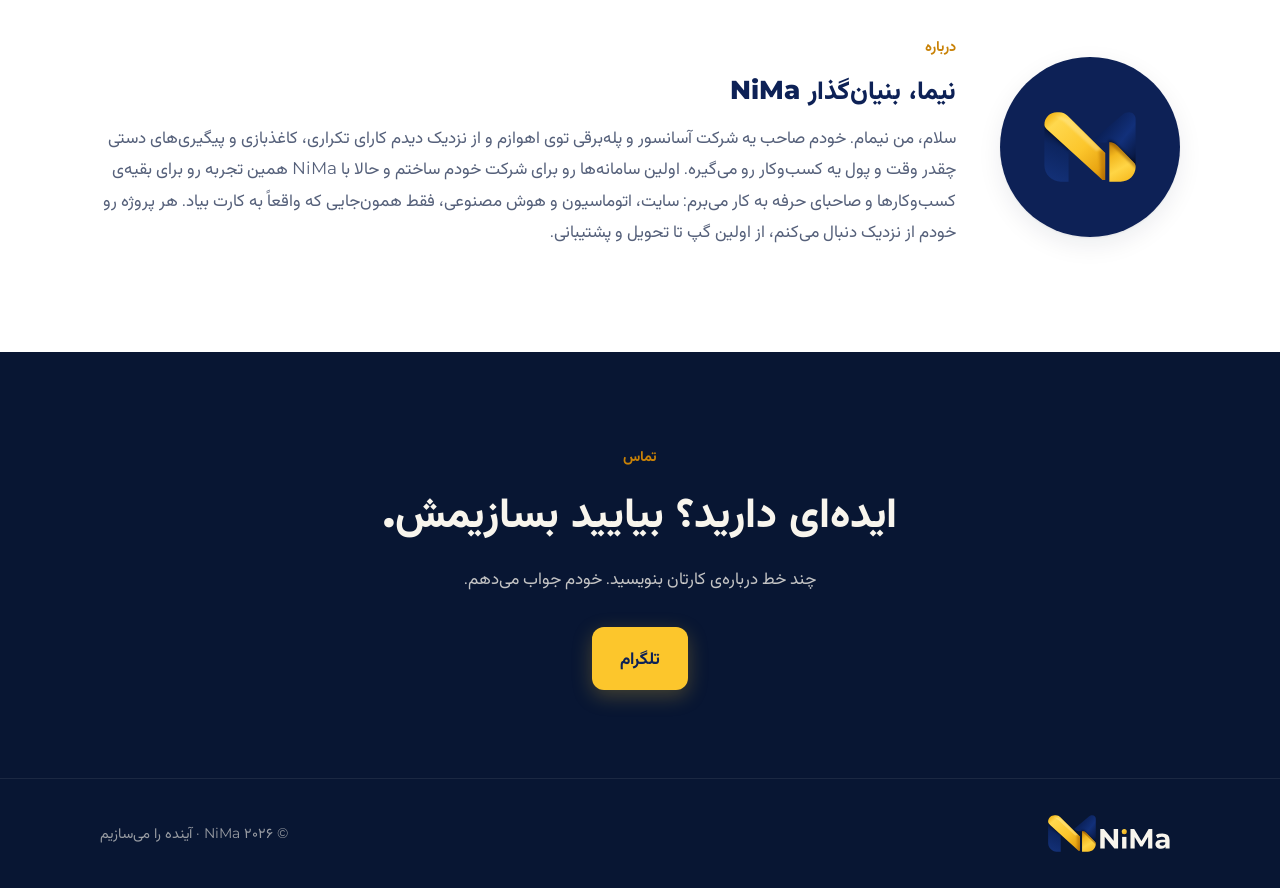
==== commit dda7222c: "Make Persian About text fully conversational Co-Authored-By: Claude Opus 5.5 (1M context) <noreply@a" ====
--- a/index.html
+++ b/index.html
@@ -135,7 +135,7 @@
       <div>
         <span class="eyebrow">درباره</span>
         <h2>نیما، بنیان‌گذار NiMa</h2>
-        <p class="muted">سلام، من نیما هستم. صاحب یک شرکت آسانسور و پله‌برقی در اهوازم و از نزدیک دیده‌ام کارهای تکراری، کاغذبازی و پیگیری‌های دستی چقدر وقت و هزینه‌ی یک کسب‌وکار را می‌گیرد. اولین سامانه‌ها را برای شرکت خودم ساختم و حالا با NiMa همین تجربه را برای صاحبان حرفه و کسب‌وکارهای دیگر به کار می‌برم: سایت، اتوماسیون و هوش مصنوعی، فقط جایی که واقعاً به کارتان بیاید. هر پروژه را خودم از نزدیک دنبال می‌کنم، از اولین گفت‌وگو تا تحویل و پشتیبانی.</p>
+        <p class="muted">سلام، من نیمام. خودم صاحب یه شرکت آسانسور و پله‌برقی توی اهوازم و از نزدیک دیدم کارای تکراری، کاغذبازی و پیگیری‌های دستی چقدر وقت و پول یه کسب‌وکار رو می‌گیره. اولین سامانه‌ها رو برای شرکت خودم ساختم و حالا با NiMa همین تجربه رو برای بقیه‌ی کسب‌وکارها و صاحبای حرفه به کار می‌برم: سایت، اتوماسیون و هوش مصنوعی، فقط همون‌جایی که واقعاً به کارت بیاد. هر پروژه رو خودم از نزدیک دنبال می‌کنم، از اولین گپ تا تحویل و پشتیبانی.</p>
       </div>
     </div>
   </section>
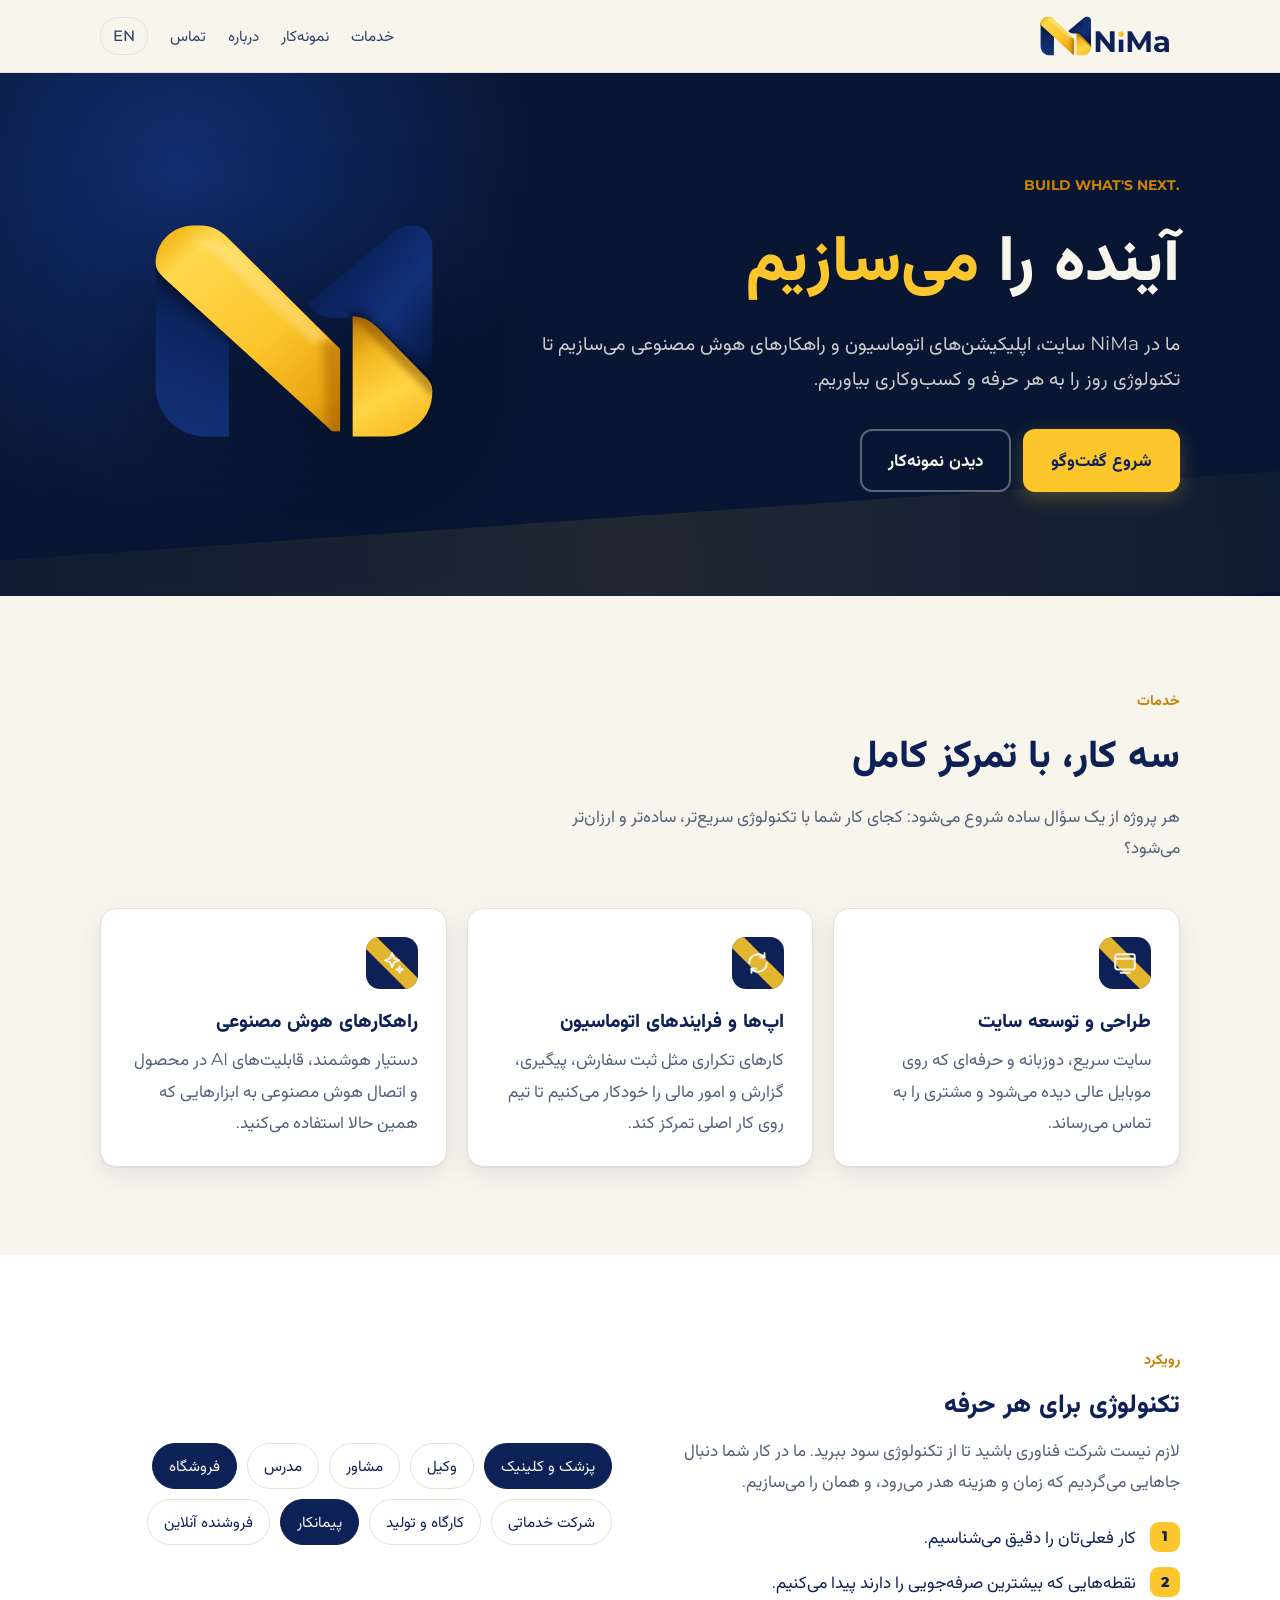
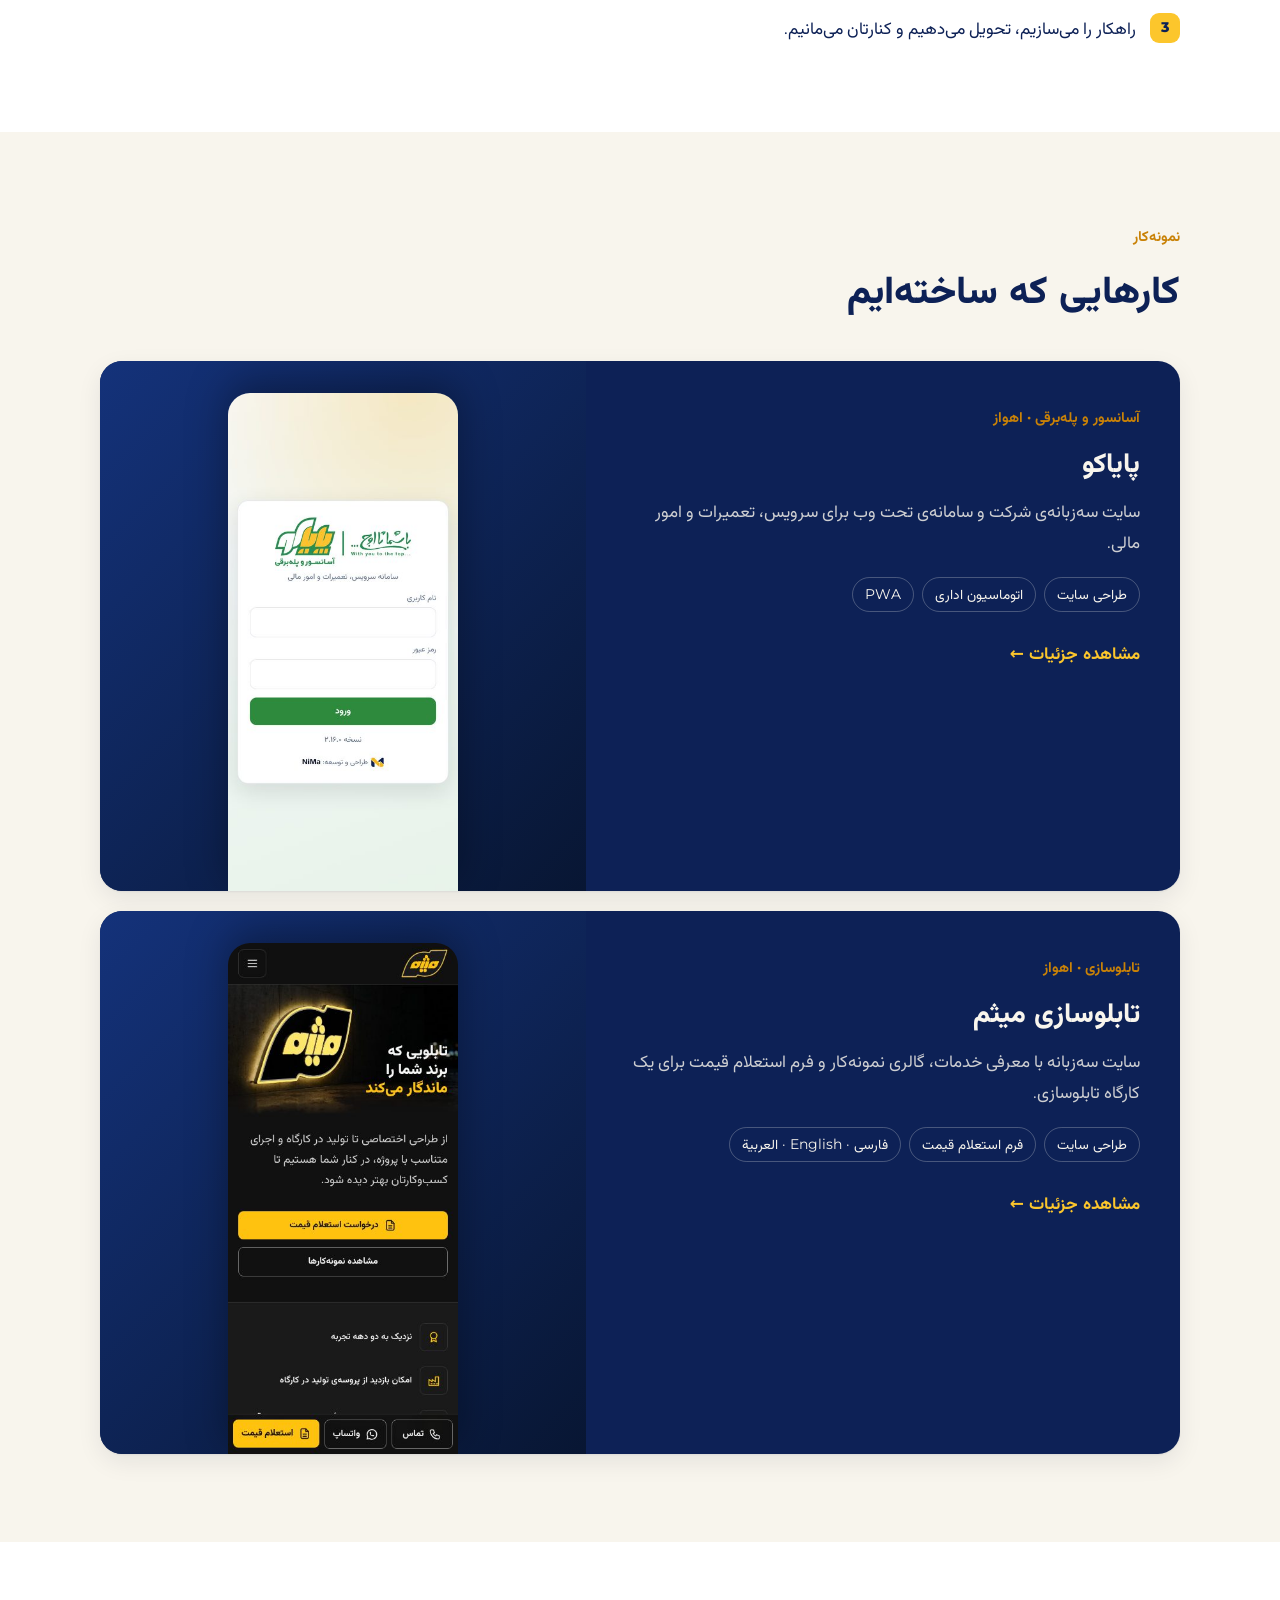
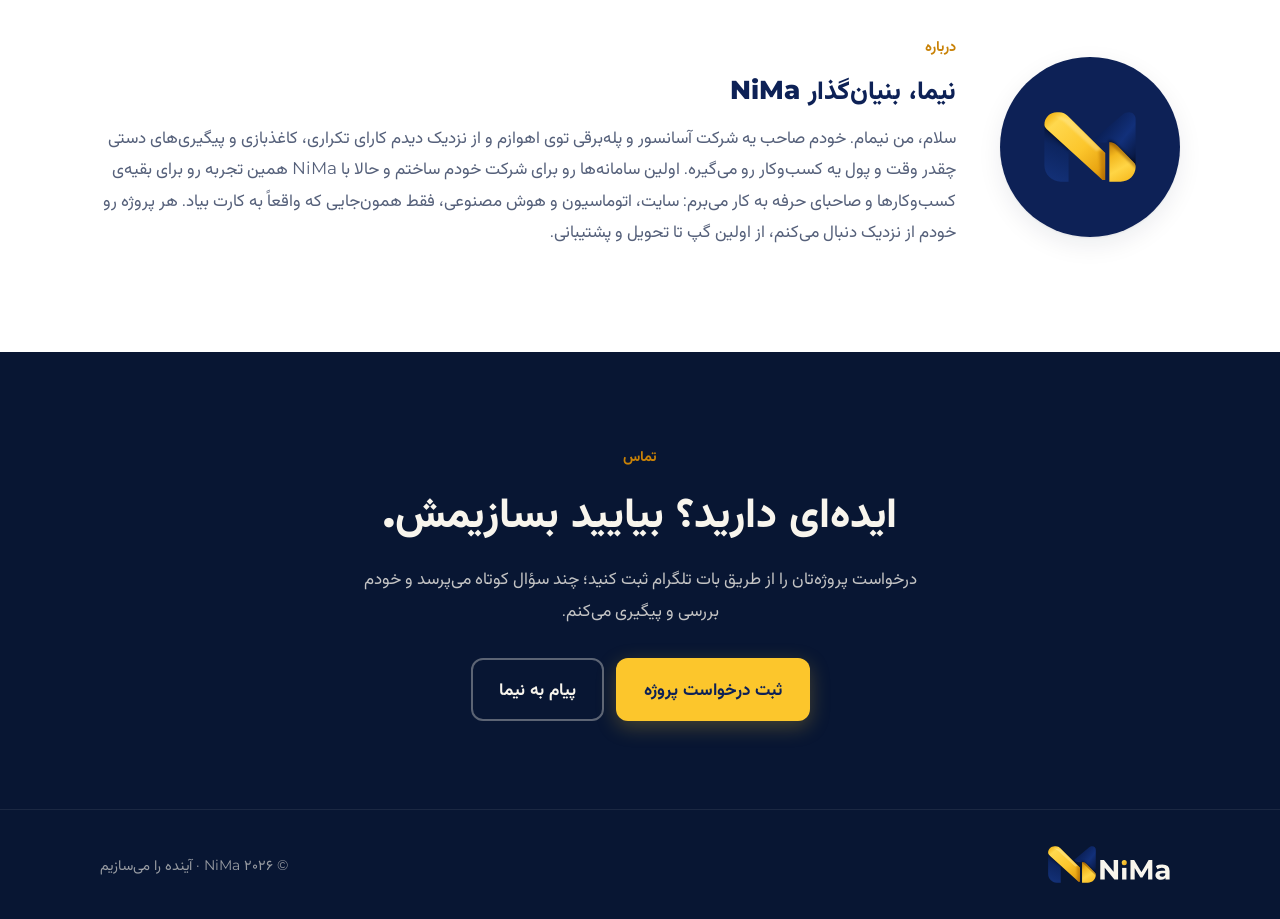
==== commit dab49cce: "Add Telegram request bot as the main contact button Co-Authored-By: Claude Opus 5.5 (1M context) <no" ====
--- a/index.html
+++ b/index.html
@@ -144,10 +144,11 @@
     <div class="wrap">
       <span class="eyebrow">تماس</span>
       <h2>ایده‌ای دارید؟ بیایید بسازیمش.</h2>
-      <p>چند خط درباره‌ی کارتان بنویسید. خودم جواب می‌دهم.</p>
+      <p>درخواست پروژه‌تان را از طریق بات تلگرام ثبت کنید؛ چند سؤال کوتاه می‌پرسد و خودم بررسی و پیگیری می‌کنم.</p>
       <div class="actions">
         <!-- TODO(Nima): دکمه ایمیل بعد از دریافت آدرس اضافه شود -->
-        <a class="btn btn-gold" href="https://t.me/Nima_asareh">تلگرام</a>
+        <a class="btn btn-gold" href="https://t.me/SiteOrderHelperBot" target="_blank" rel="noopener">ثبت درخواست پروژه</a>
+        <a class="btn btn-ghost" href="https://t.me/Nima_asareh" target="_blank" rel="noopener">پیام به نیما</a>
       </div>
     </div>
   </section>
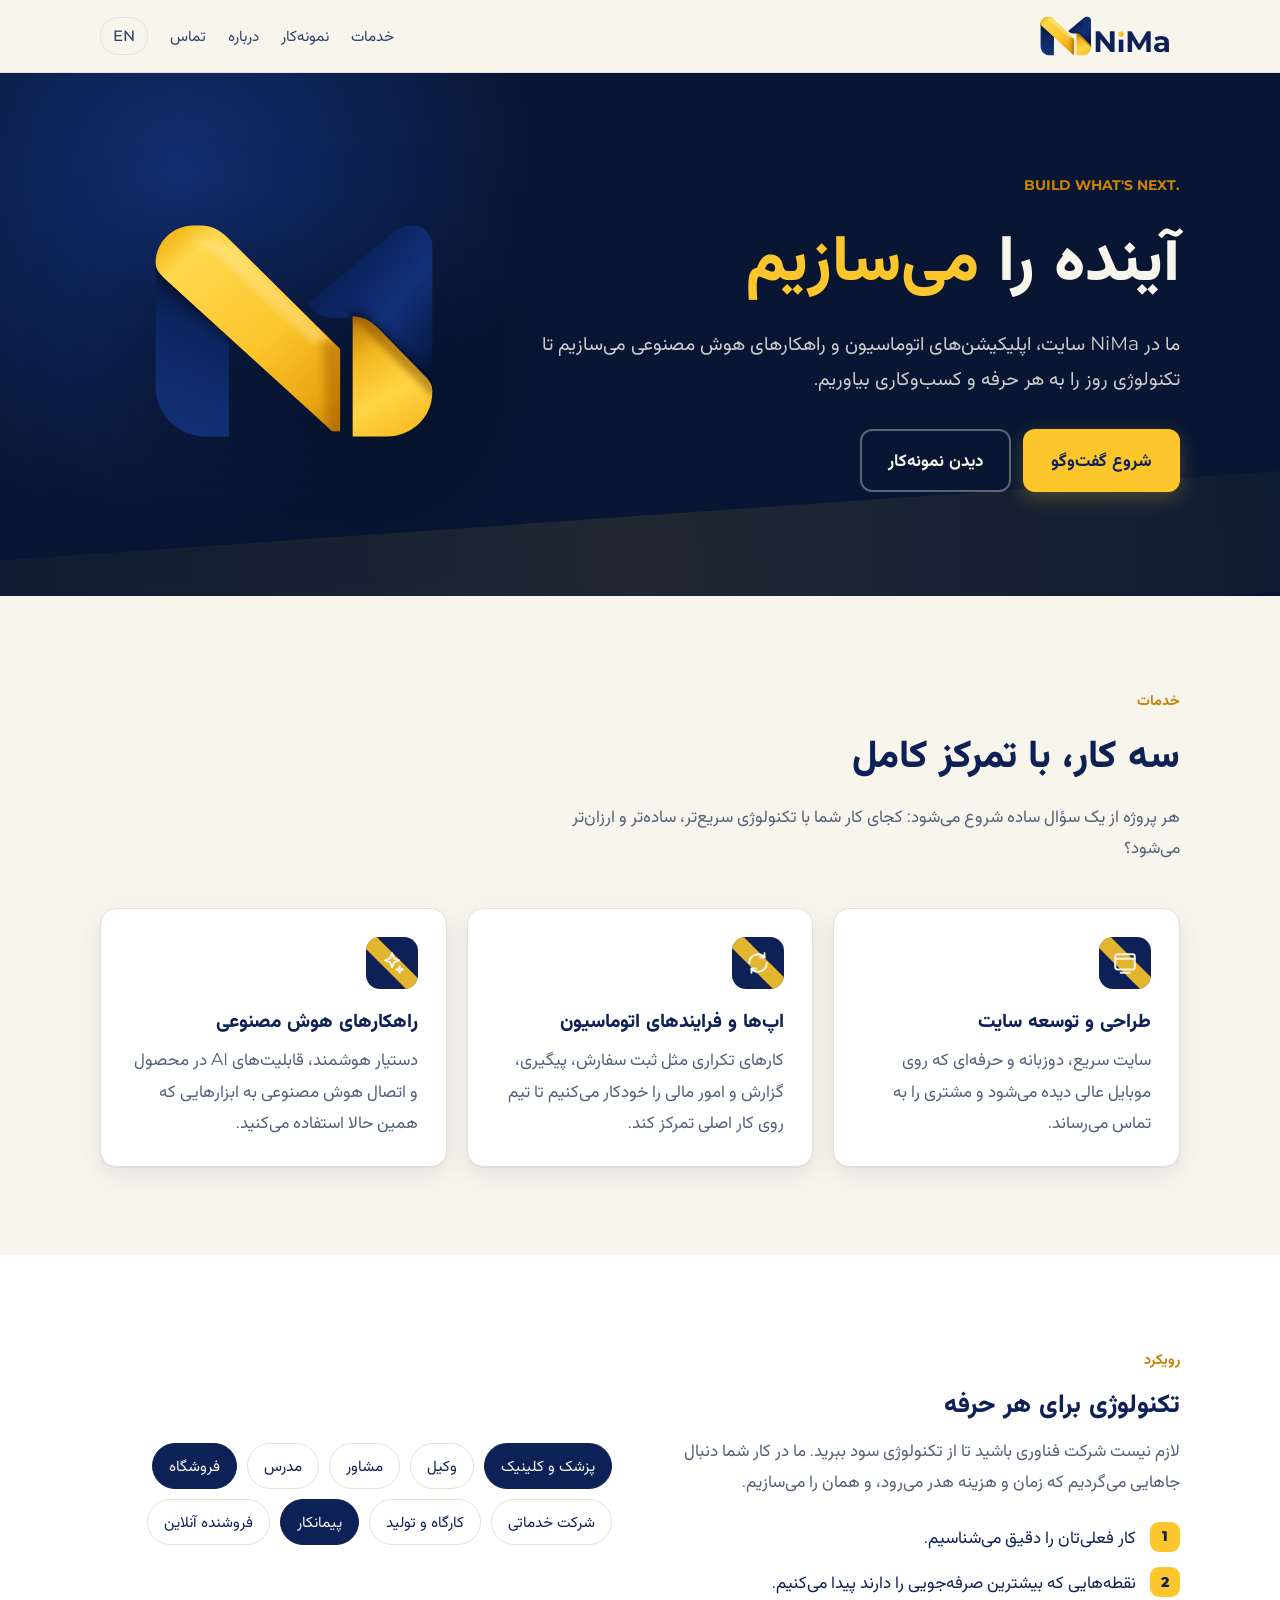
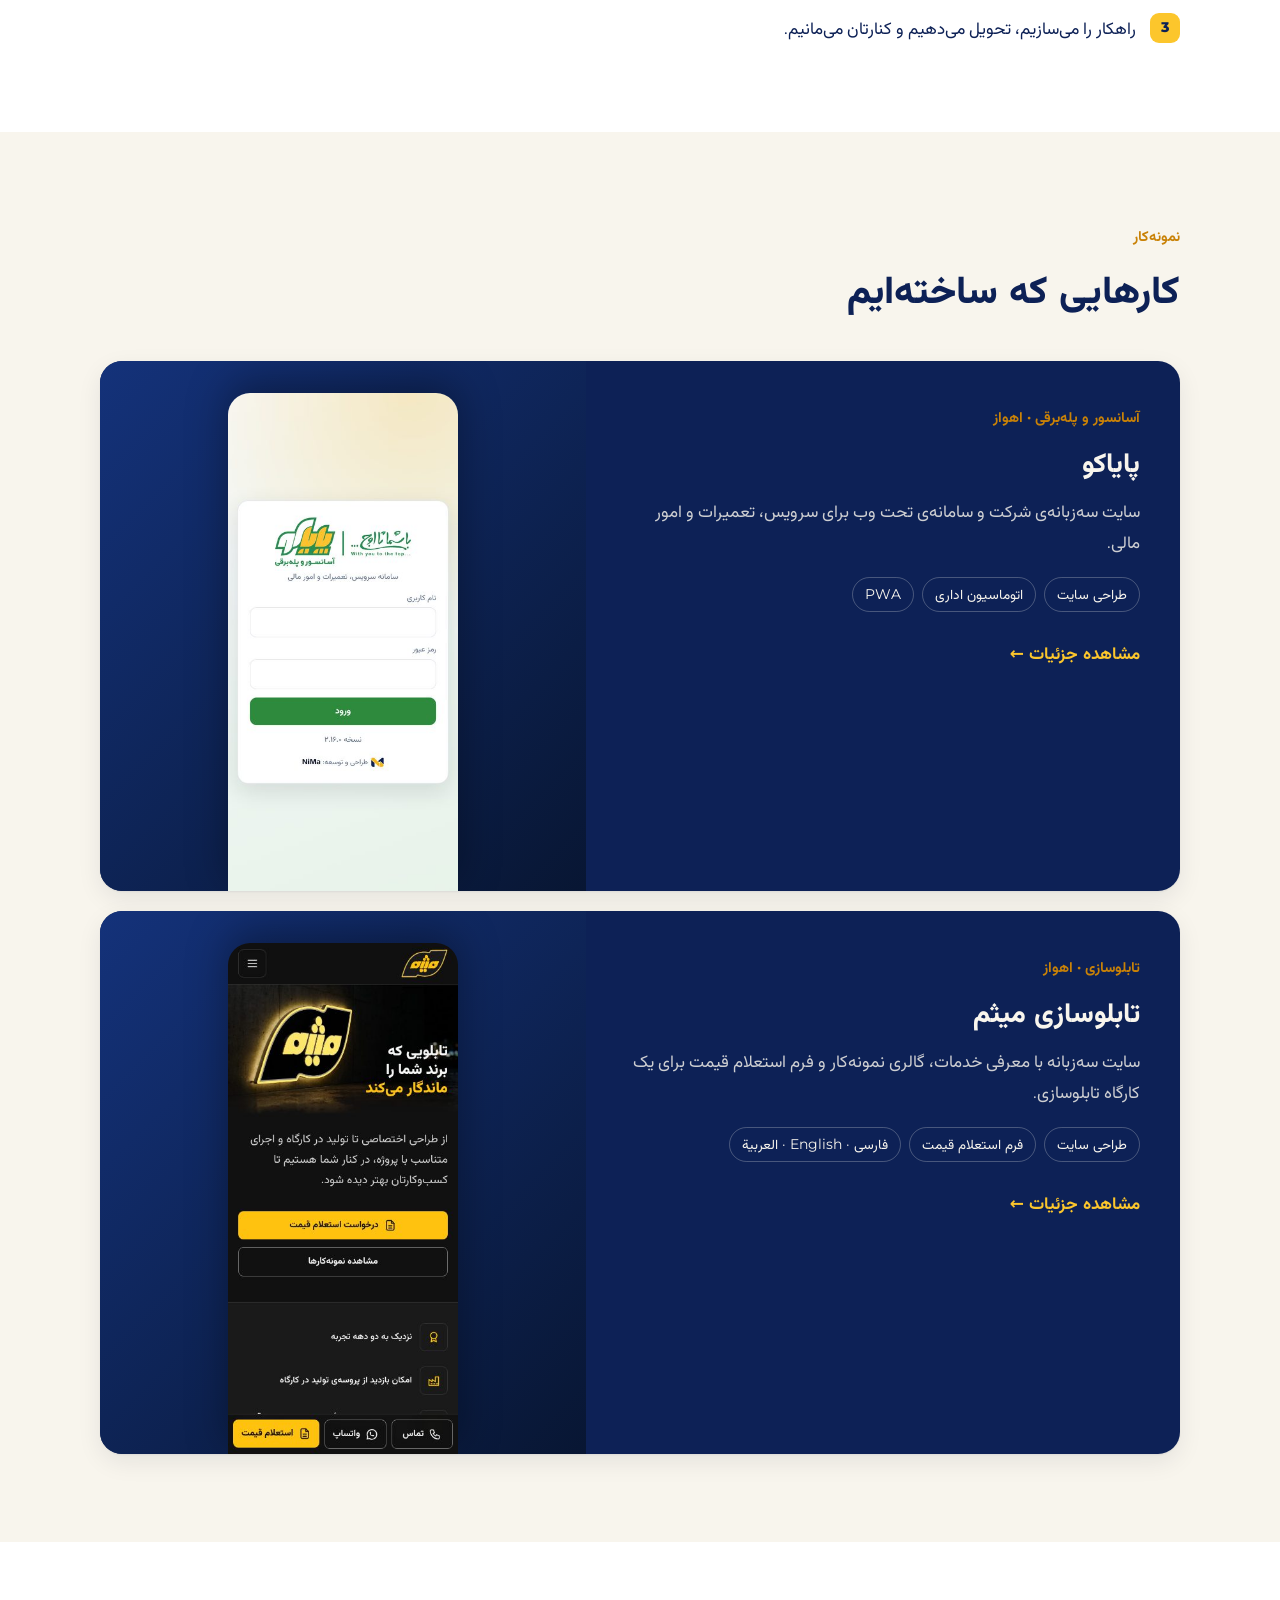
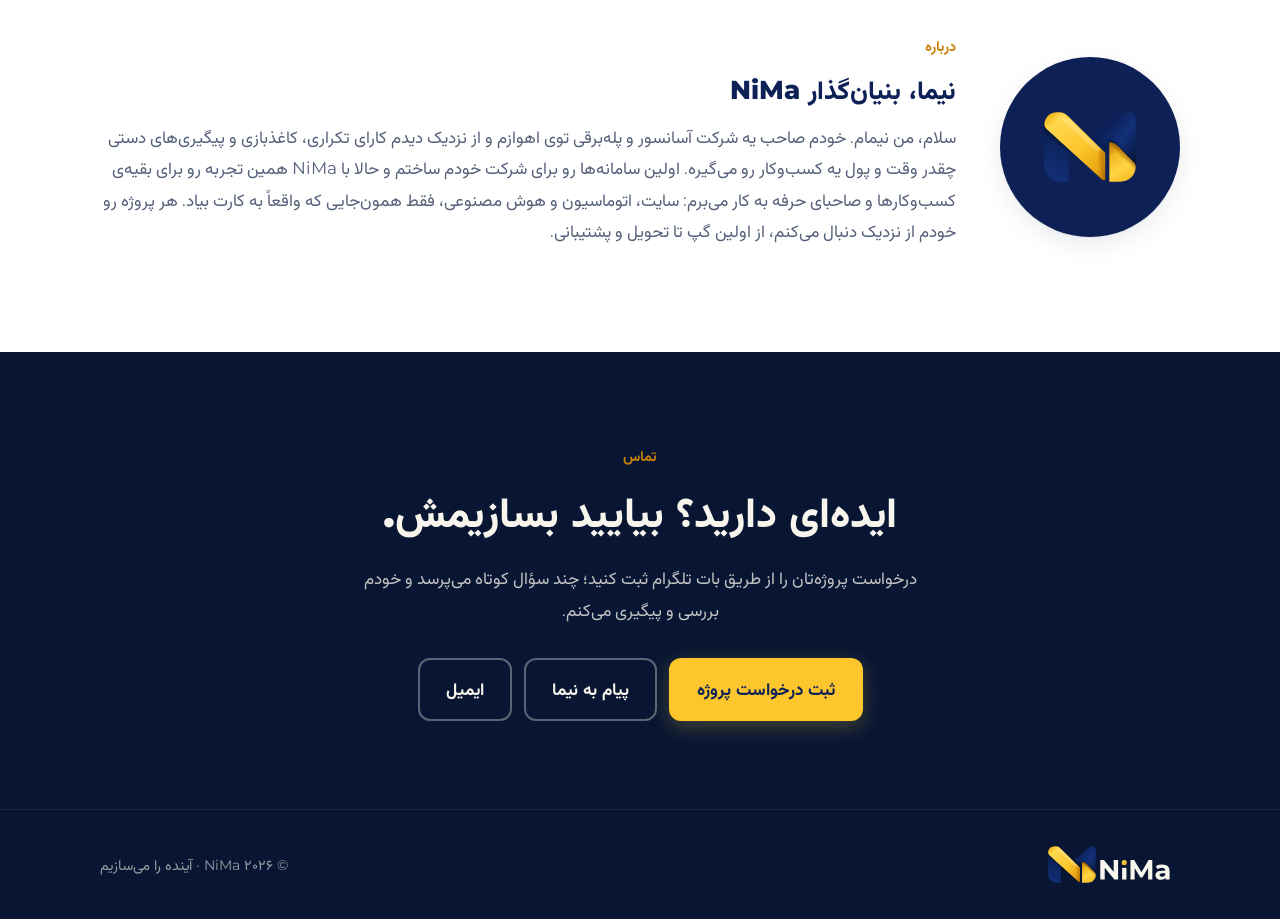
==== commit 7df05f9e: "Add email contact button (FA/EN) Co-Authored-By: Claude Opus 5.5 (1M context) <noreply@anthropic.com" ====
--- a/index.html
+++ b/index.html
@@ -146,9 +146,9 @@
       <h2>ایده‌ای دارید؟ بیایید بسازیمش.</h2>
       <p>درخواست پروژه‌تان را از طریق بات تلگرام ثبت کنید؛ چند سؤال کوتاه می‌پرسد و خودم بررسی و پیگیری می‌کنم.</p>
       <div class="actions">
-        <!-- TODO(Nima): دکمه ایمیل بعد از دریافت آدرس اضافه شود -->
         <a class="btn btn-gold" href="https://t.me/SiteOrderHelperBot" target="_blank" rel="noopener">ثبت درخواست پروژه</a>
         <a class="btn btn-ghost" href="https://t.me/Nima_asareh" target="_blank" rel="noopener">پیام به نیما</a>
+        <a class="btn btn-ghost" href="mailto:nima.aisolutions@gmail.com">ایمیل</a>
       </div>
     </div>
   </section>
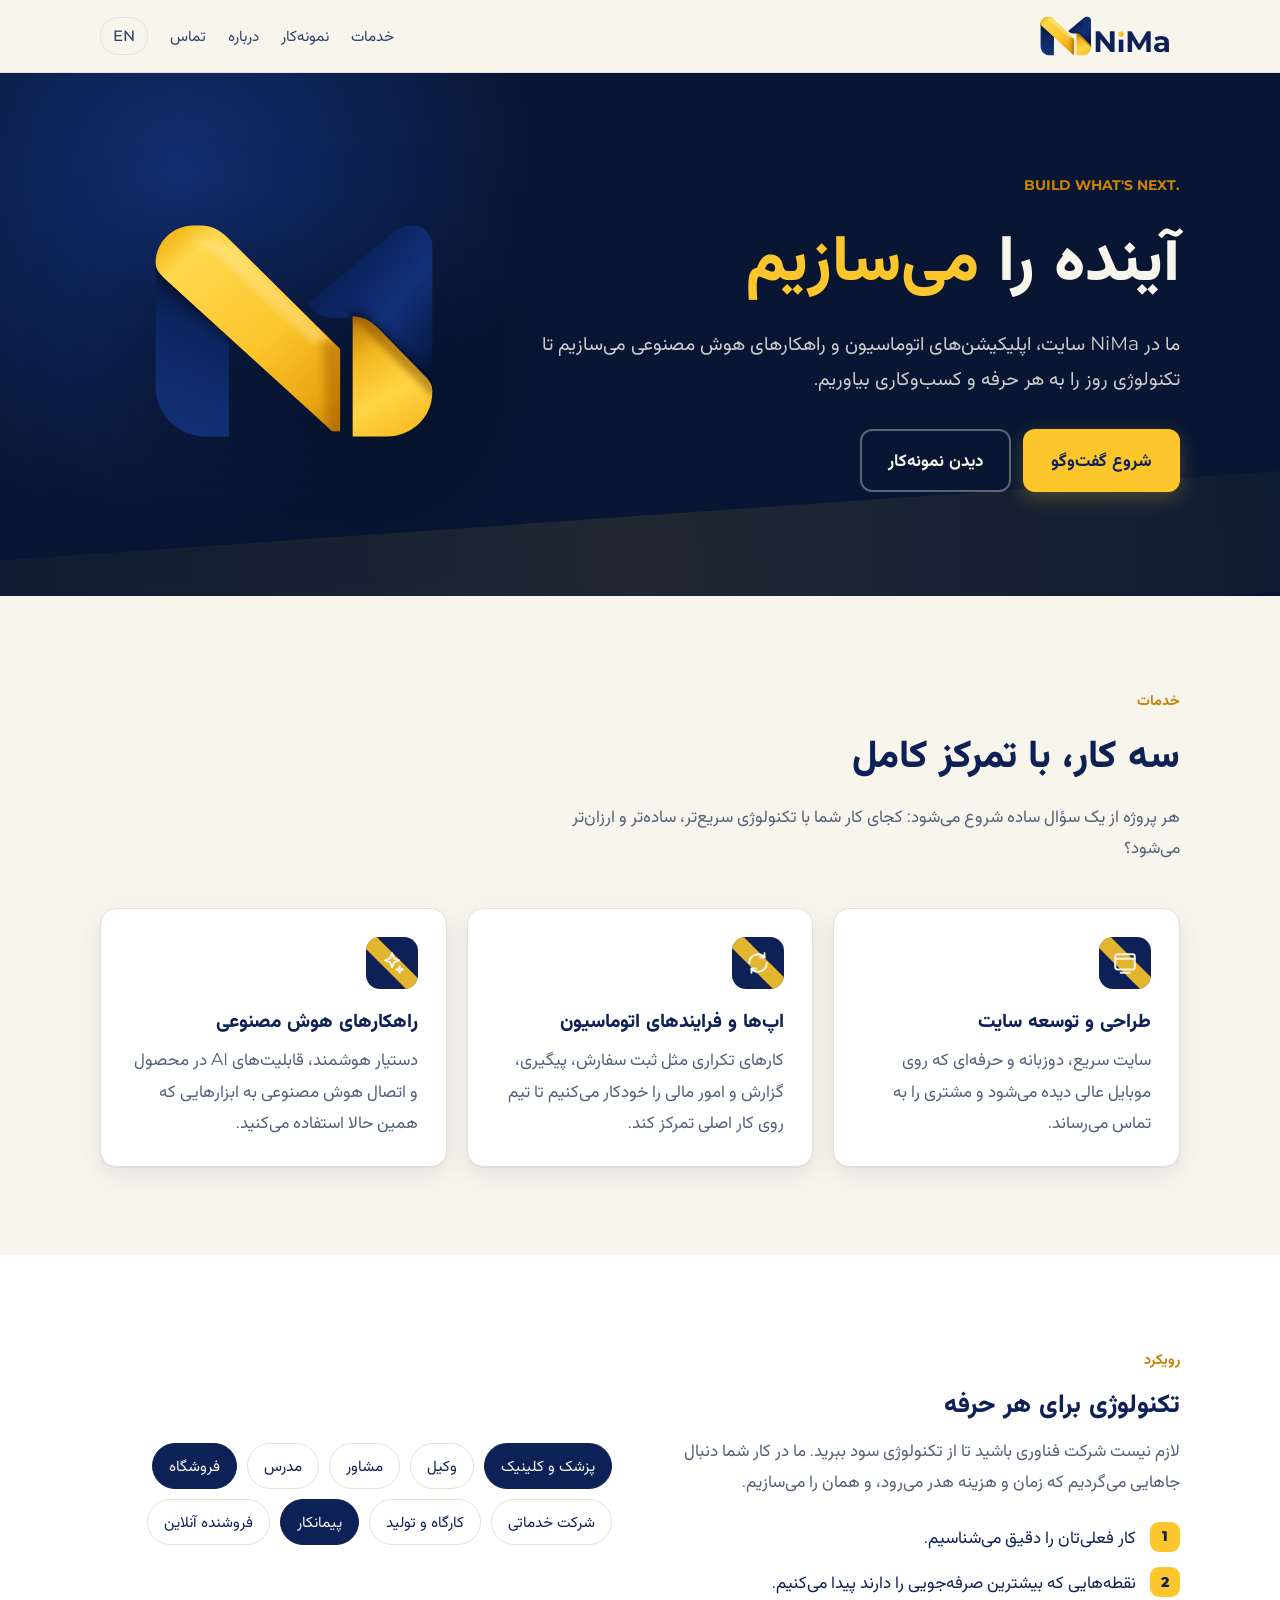
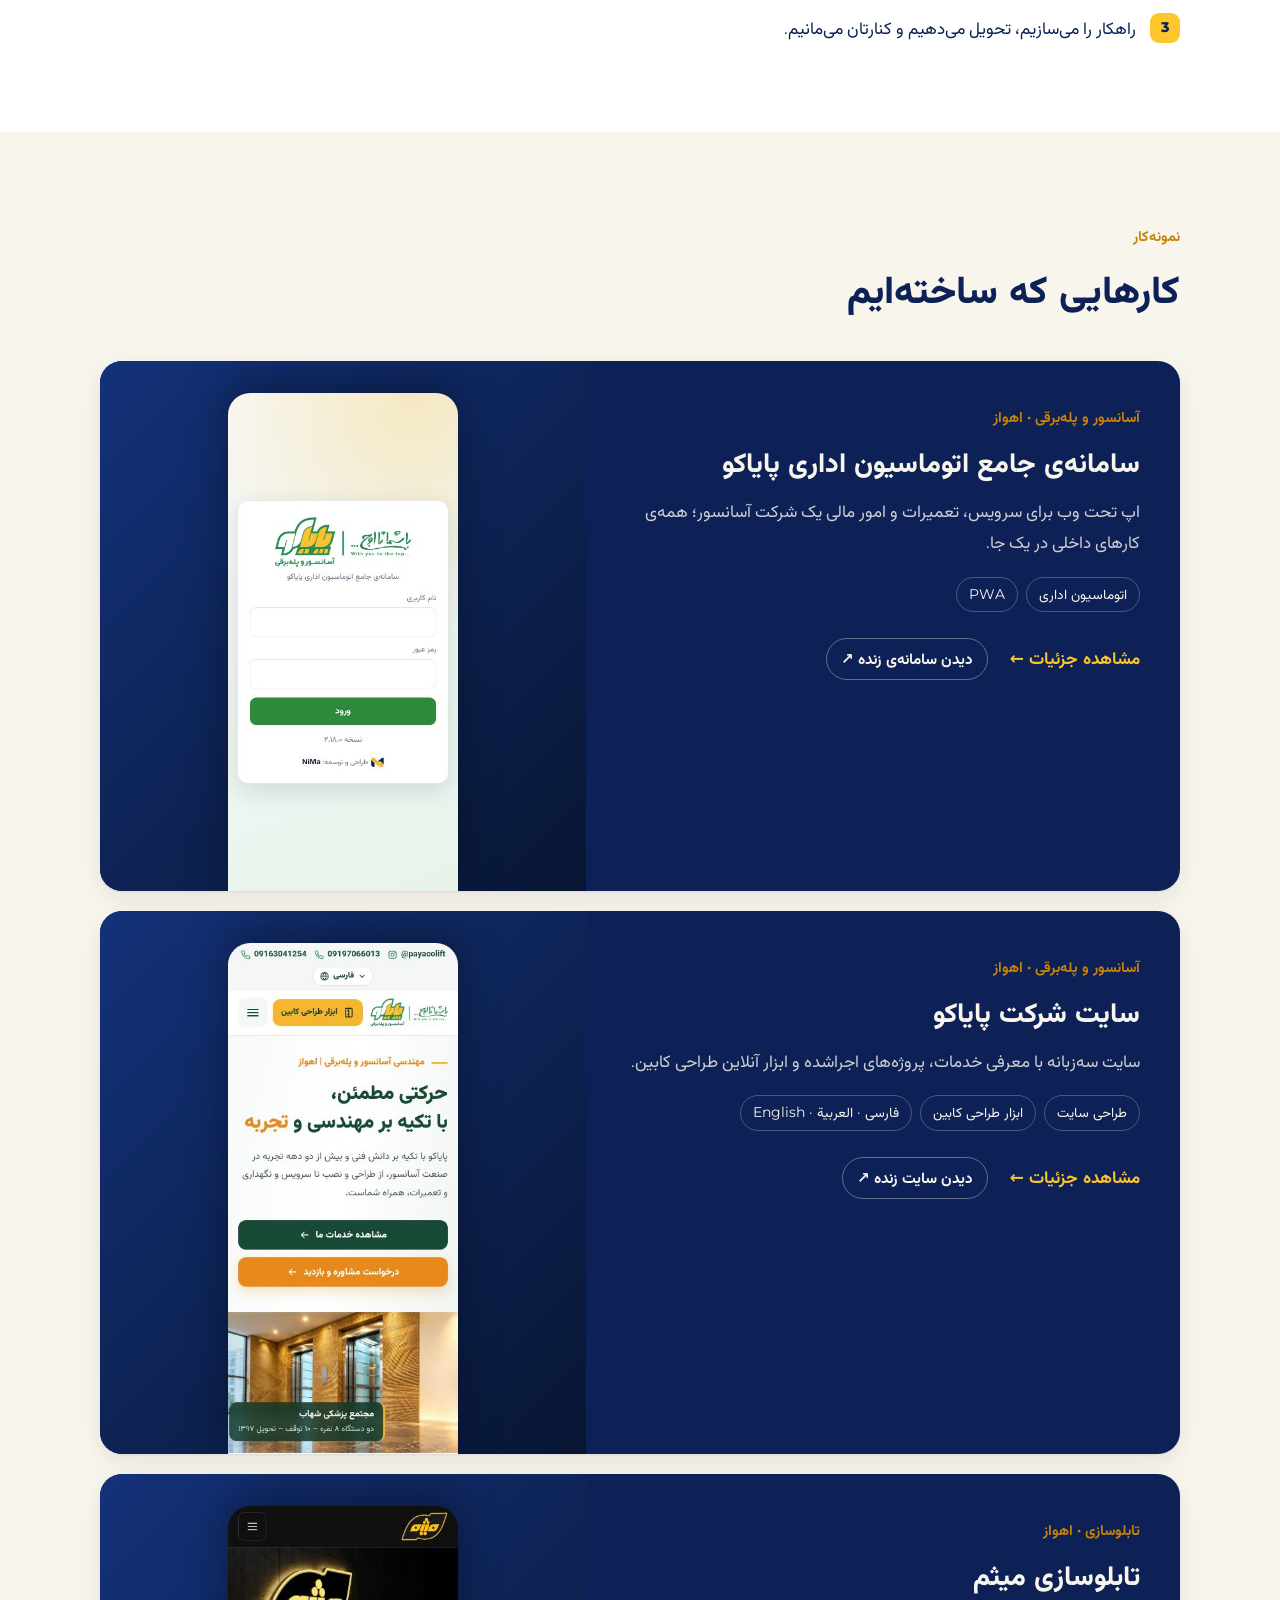
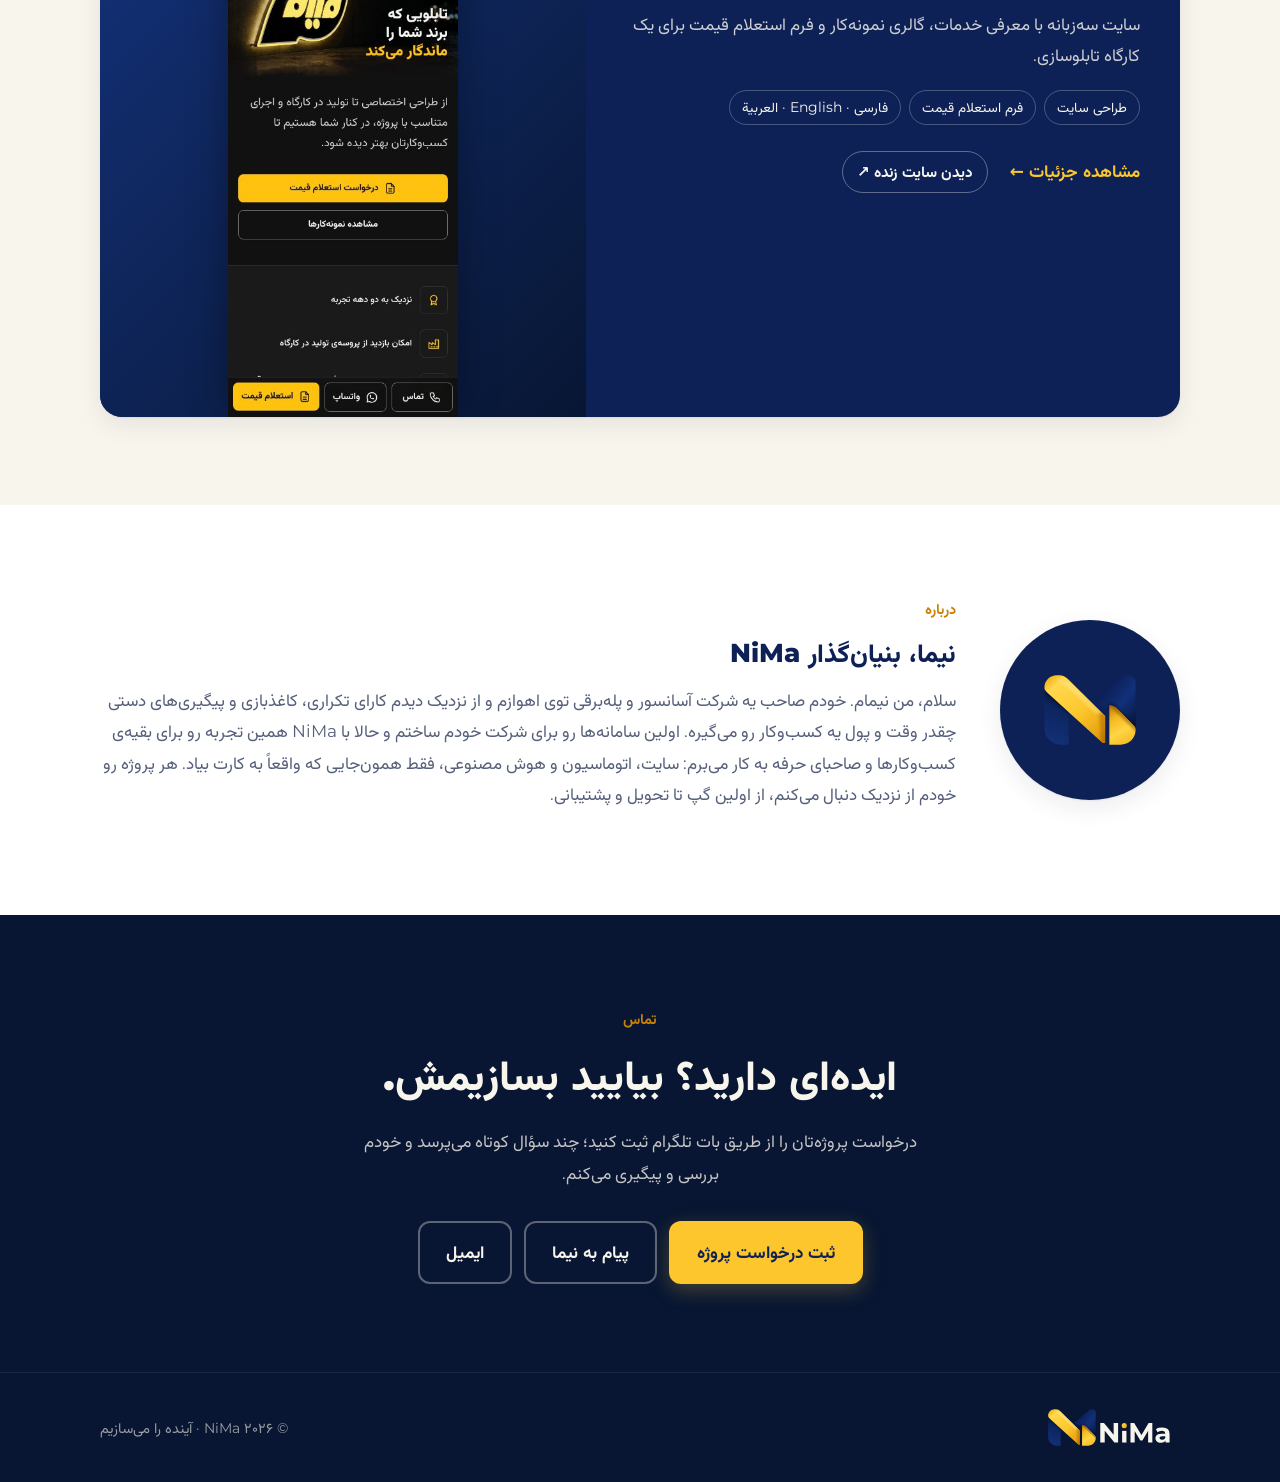
==== commit 47667dcf: "Split Payaco into automation system and website case studies; add live links Rename the app case stu" ====
--- a/index.html
+++ b/index.html
@@ -105,26 +105,36 @@
         <h2>کارهایی که ساخته‌ایم</h2>
       </div>
       <div class="work-list">
-      <a class="work-card" href="work/payaco/">
+      <article class="work-card">
         <div class="body">
           <span class="eyebrow">آسانسور و پله‌برقی · اهواز</span>
-          <h3 style="font-size:1.7rem">پایاکو</h3>
-          <p style="opacity:.82">سایت سه‌زبانه‌ی شرکت و سامانه‌ی تحت وب برای سرویس، تعمیرات و امور مالی.</p>
-          <div class="tags"><span class="tag">طراحی سایت</span><span class="tag">اتوماسیون اداری</span><span class="tag">PWA</span></div>
-          <span class="more">مشاهده جزئیات ←</span>
+          <h3 style="font-size:1.7rem">سامانه‌ی جامع اتوماسیون اداری پایاکو</h3>
+          <p style="opacity:.82">اپ تحت وب برای سرویس، تعمیرات و امور مالی یک شرکت آسانسور؛ همه‌ی کارهای داخلی در یک جا.</p>
+          <div class="tags"><span class="tag">اتوماسیون اداری</span><span class="tag">PWA</span></div>
+          <div class="links"><a class="more" href="work/payaco/">مشاهده جزئیات ←</a><a class="live" href="https://app.payaco.org/" target="_blank" rel="noopener">دیدن سامانه‌ی زنده ↗</a></div>
         </div>
-        <div class="shot"><img src="assets/img/payaco-app-login.jpg" alt="صفحه ورود سامانه پایاکو" width="230" height="498" loading="lazy"></div>
-      </a>
-      <a class="work-card" href="work/meysam/">
+        <div class="shot"><img src="assets/img/payaco-app-login.jpg" alt="صفحه ورود سامانه‌ی جامع اتوماسیون اداری پایاکو" width="230" height="498" loading="lazy"></div>
+      </article>
+      <article class="work-card">
+        <div class="body">
+          <span class="eyebrow">آسانسور و پله‌برقی · اهواز</span>
+          <h3 style="font-size:1.7rem">سایت شرکت پایاکو</h3>
+          <p style="opacity:.82">سایت سه‌زبانه با معرفی خدمات، پروژه‌های اجراشده و ابزار آنلاین طراحی کابین.</p>
+          <div class="tags"><span class="tag">طراحی سایت</span><span class="tag">ابزار طراحی کابین</span><span class="tag">فارسی · العربية · English</span></div>
+          <div class="links"><a class="more" href="work/payaco-site/">مشاهده جزئیات ←</a><a class="live" href="https://payaco.org/" target="_blank" rel="noopener">دیدن سایت زنده ↗</a></div>
+        </div>
+        <div class="shot"><img src="assets/img/payaco-site-mobile.jpg" alt="صفحه اصلی سایت شرکت پایاکو روی موبایل" width="230" height="511" loading="lazy"></div>
+      </article>
+      <article class="work-card">
         <div class="body">
           <span class="eyebrow">تابلوسازی · اهواز</span>
           <h3 style="font-size:1.7rem">تابلوسازی میثم</h3>
           <p style="opacity:.82">سایت سه‌زبانه با معرفی خدمات، گالری نمونه‌کار و فرم استعلام قیمت برای یک کارگاه تابلوسازی.</p>
           <div class="tags"><span class="tag">طراحی سایت</span><span class="tag">فرم استعلام قیمت</span><span class="tag">فارسی · English · العربية</span></div>
-          <span class="more">مشاهده جزئیات ←</span>
+          <div class="links"><a class="more" href="work/meysam/">مشاهده جزئیات ←</a><a class="live" href="https://meysamsigns.ir/" target="_blank" rel="noopener">دیدن سایت زنده ↗</a></div>
         </div>
         <div class="shot"><img src="assets/img/meysam-mobile.jpg" alt="صفحه اصلی سایت تابلوسازی میثم روی موبایل" width="230" height="511" loading="lazy"></div>
-      </a>
+      </article>
       </div>
     </div>
   </section>
--- a/assets/style.css
+++ b/assets/style.css
@@ -103,7 +103,12 @@
 .work-card .body{padding:40px}
 .work-card .tags{display:flex;flex-wrap:wrap;gap:8px;margin:18px 0 26px}
 .work-card .tag{font-size:.85rem;border:1px solid rgba(248,245,237,.25);border-radius:999px;padding:4px 12px}
-.work-card .more{color:var(--gold);font-weight:700}
+.work-card{position:relative}
+.work-card .links{display:flex;flex-wrap:wrap;align-items:center;gap:14px 22px}
+.work-card .more{color:var(--gold);font-weight:700;text-decoration:none}
+.work-card .more::after{content:"";position:absolute;inset:0;z-index:1}
+.work-card .live{position:relative;z-index:2;color:var(--cream);font-weight:600;font-size:.95rem;text-decoration:none;border:1px solid rgba(248,245,237,.35);border-radius:999px;padding:6px 14px}
+.work-card .live:hover{border-color:var(--gold);color:var(--gold)}
 .work-card .shot{background:linear-gradient(135deg,var(--royal),var(--ink));display:grid;place-items:center;padding:32px 24px 0;align-items:end}
 .work-card .shot img{width:230px;border-radius:22px 22px 0 0;box-shadow:0 -10px 40px rgba(0,0,0,.35)}
 @media (max-width:860px){.work-card .shot{max-height:420px;overflow:hidden}.work-card{grid-template-columns:1fr}.work-card .body{padding:28px}}
@@ -131,6 +136,7 @@
 .case-hero{background:var(--ink);color:var(--cream);padding:72px 0 64px}
 .case-hero h1{font-size:clamp(2rem,4.6vw,3.2rem)}
 .case-hero .lead{color:rgba(248,245,237,.8);max-width:40em;font-size:1.1rem}
+.case-hero .note{font-size:.9rem;color:rgba(248,245,237,.65);margin-top:12px}
 .back{display:inline-block;margin-bottom:22px;text-decoration:none;color:var(--gold);font-weight:700}
 .facts{display:grid;grid-template-columns:repeat(4,1fr);gap:16px;margin-top:36px}
 .facts div{border-top:2px solid var(--gold);padding-top:12px}
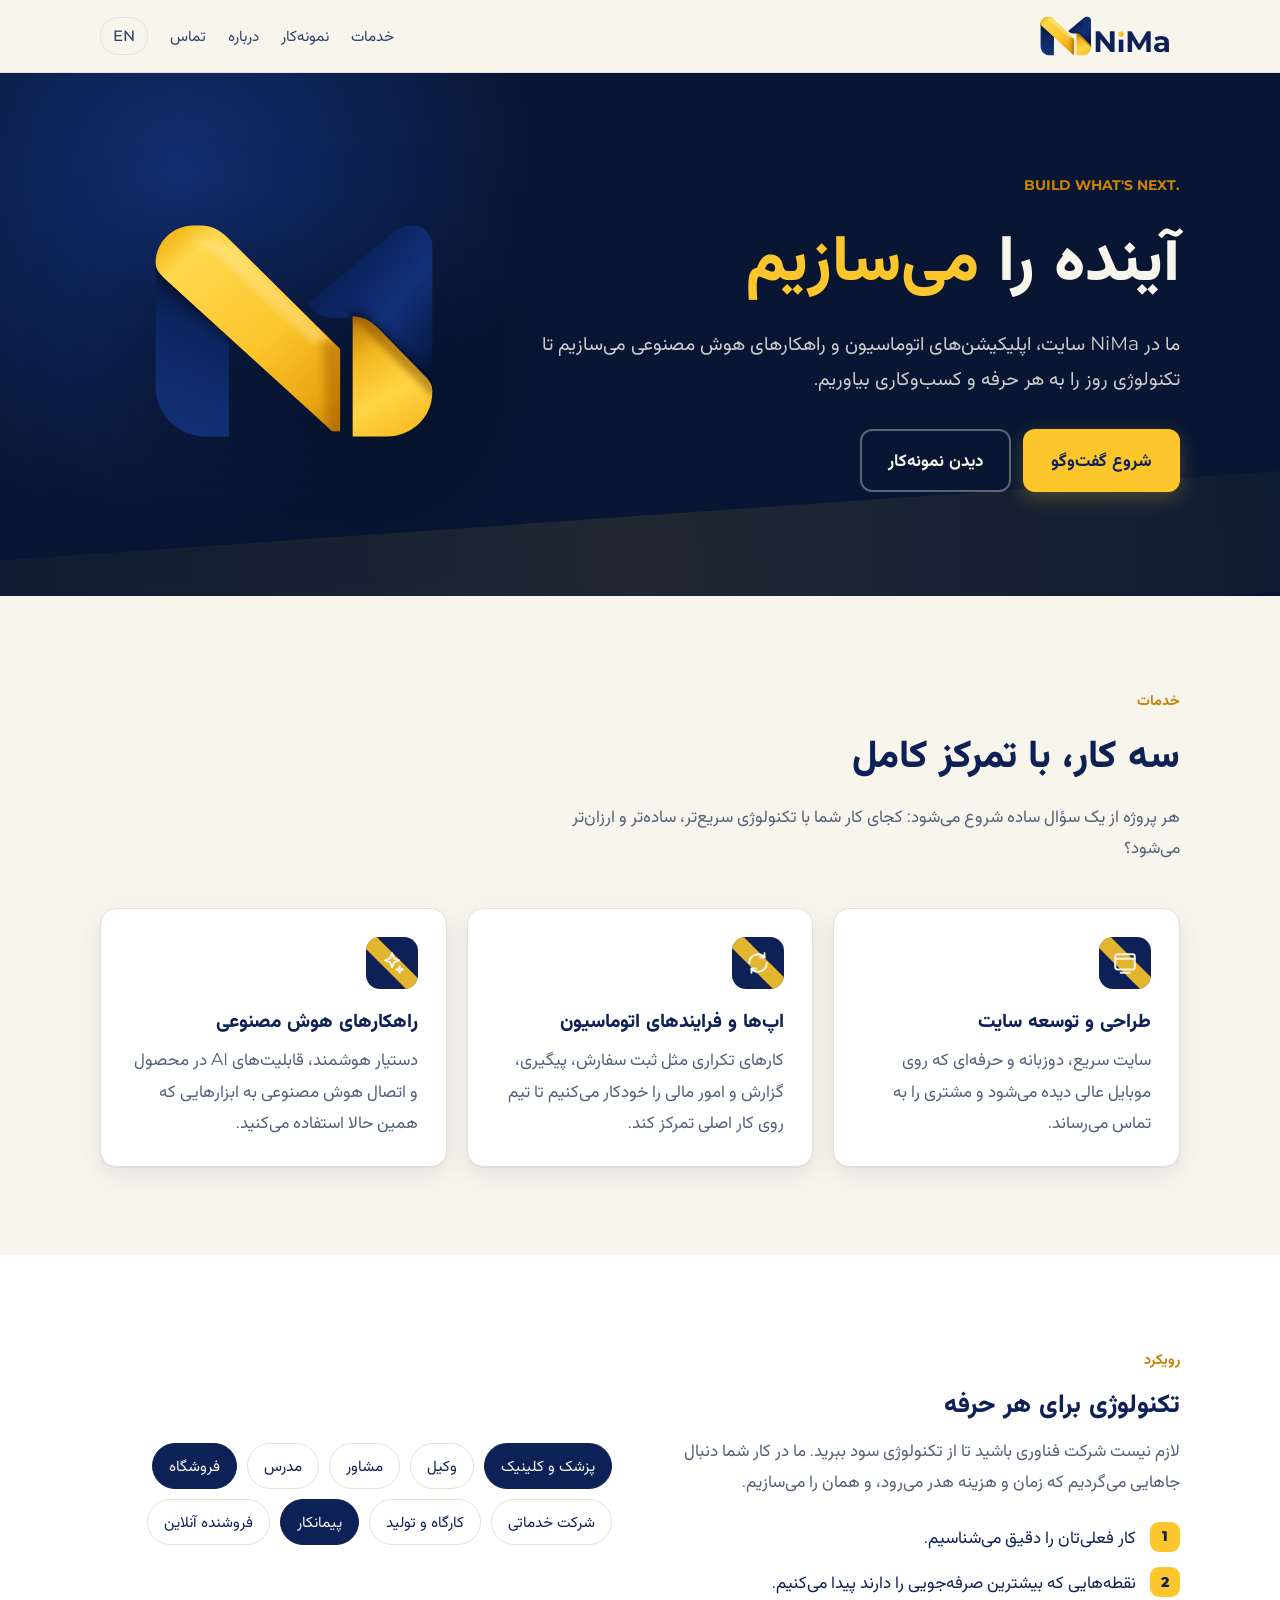
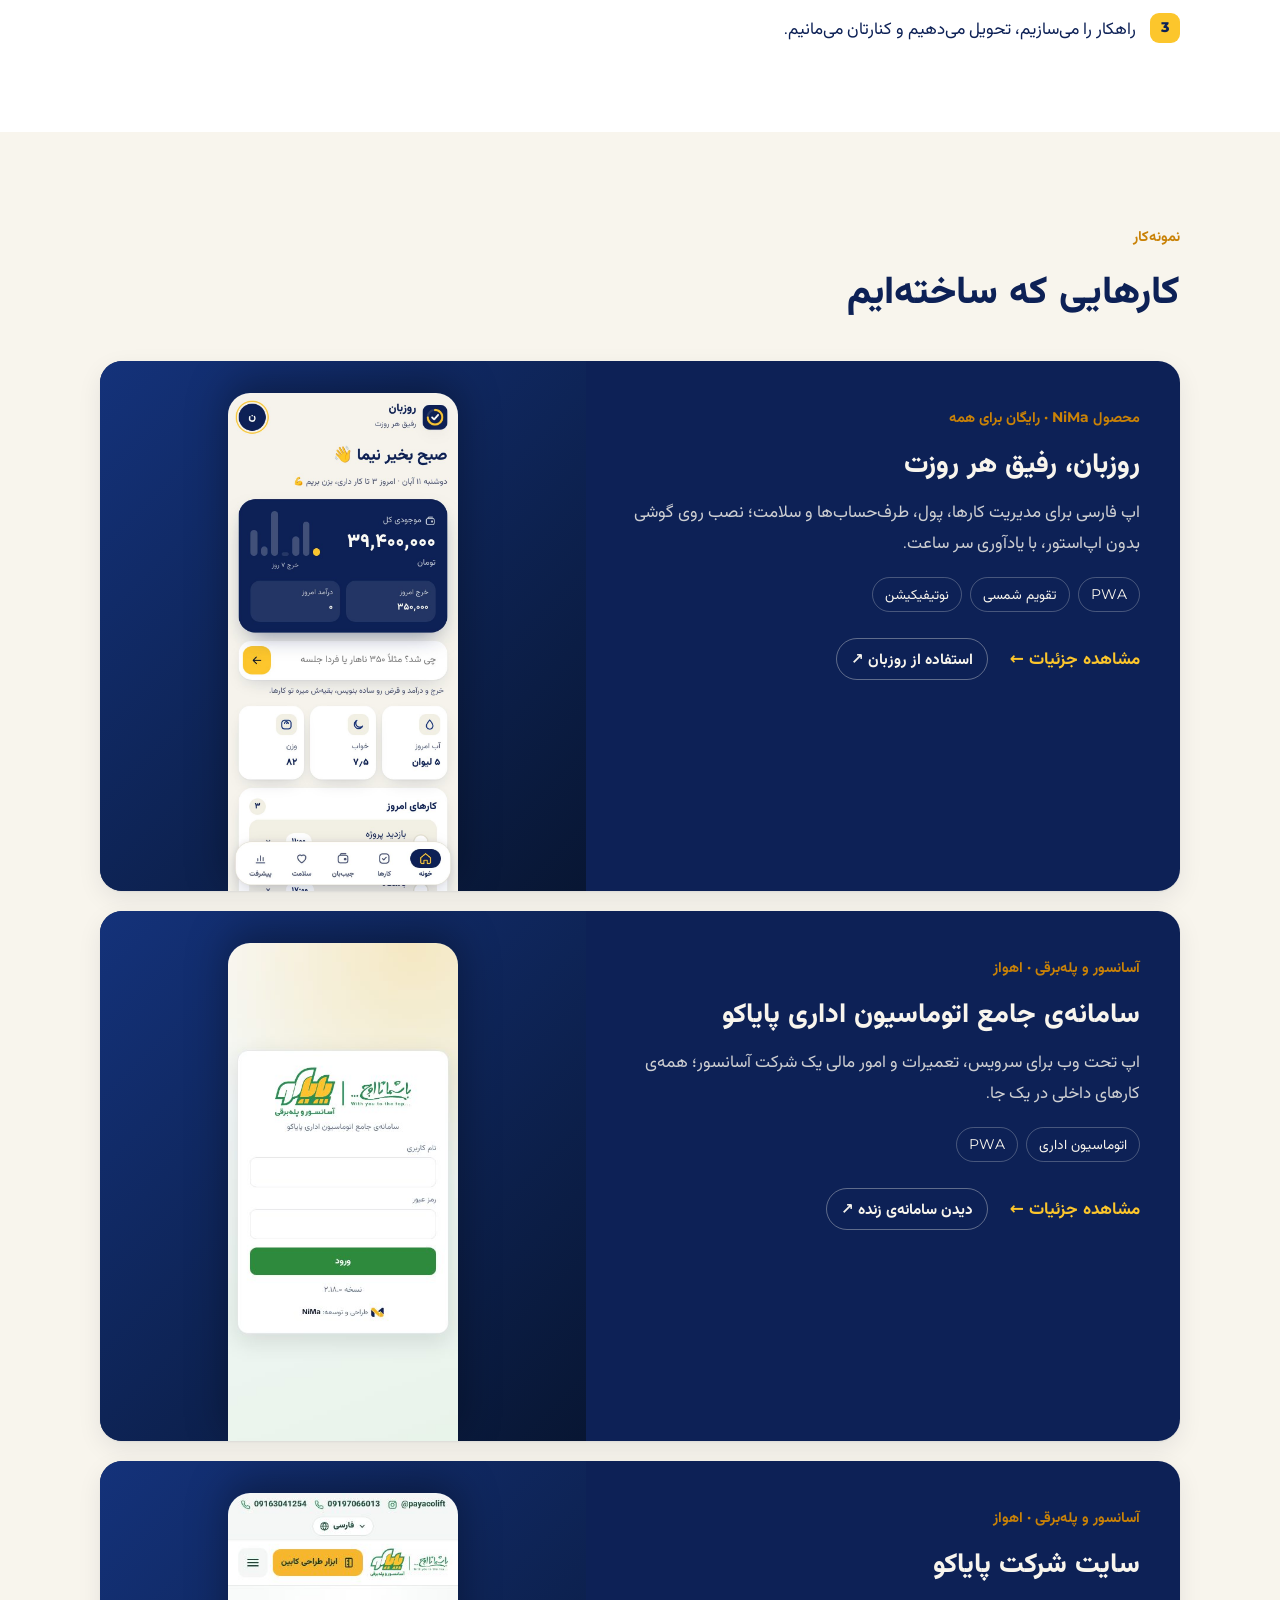
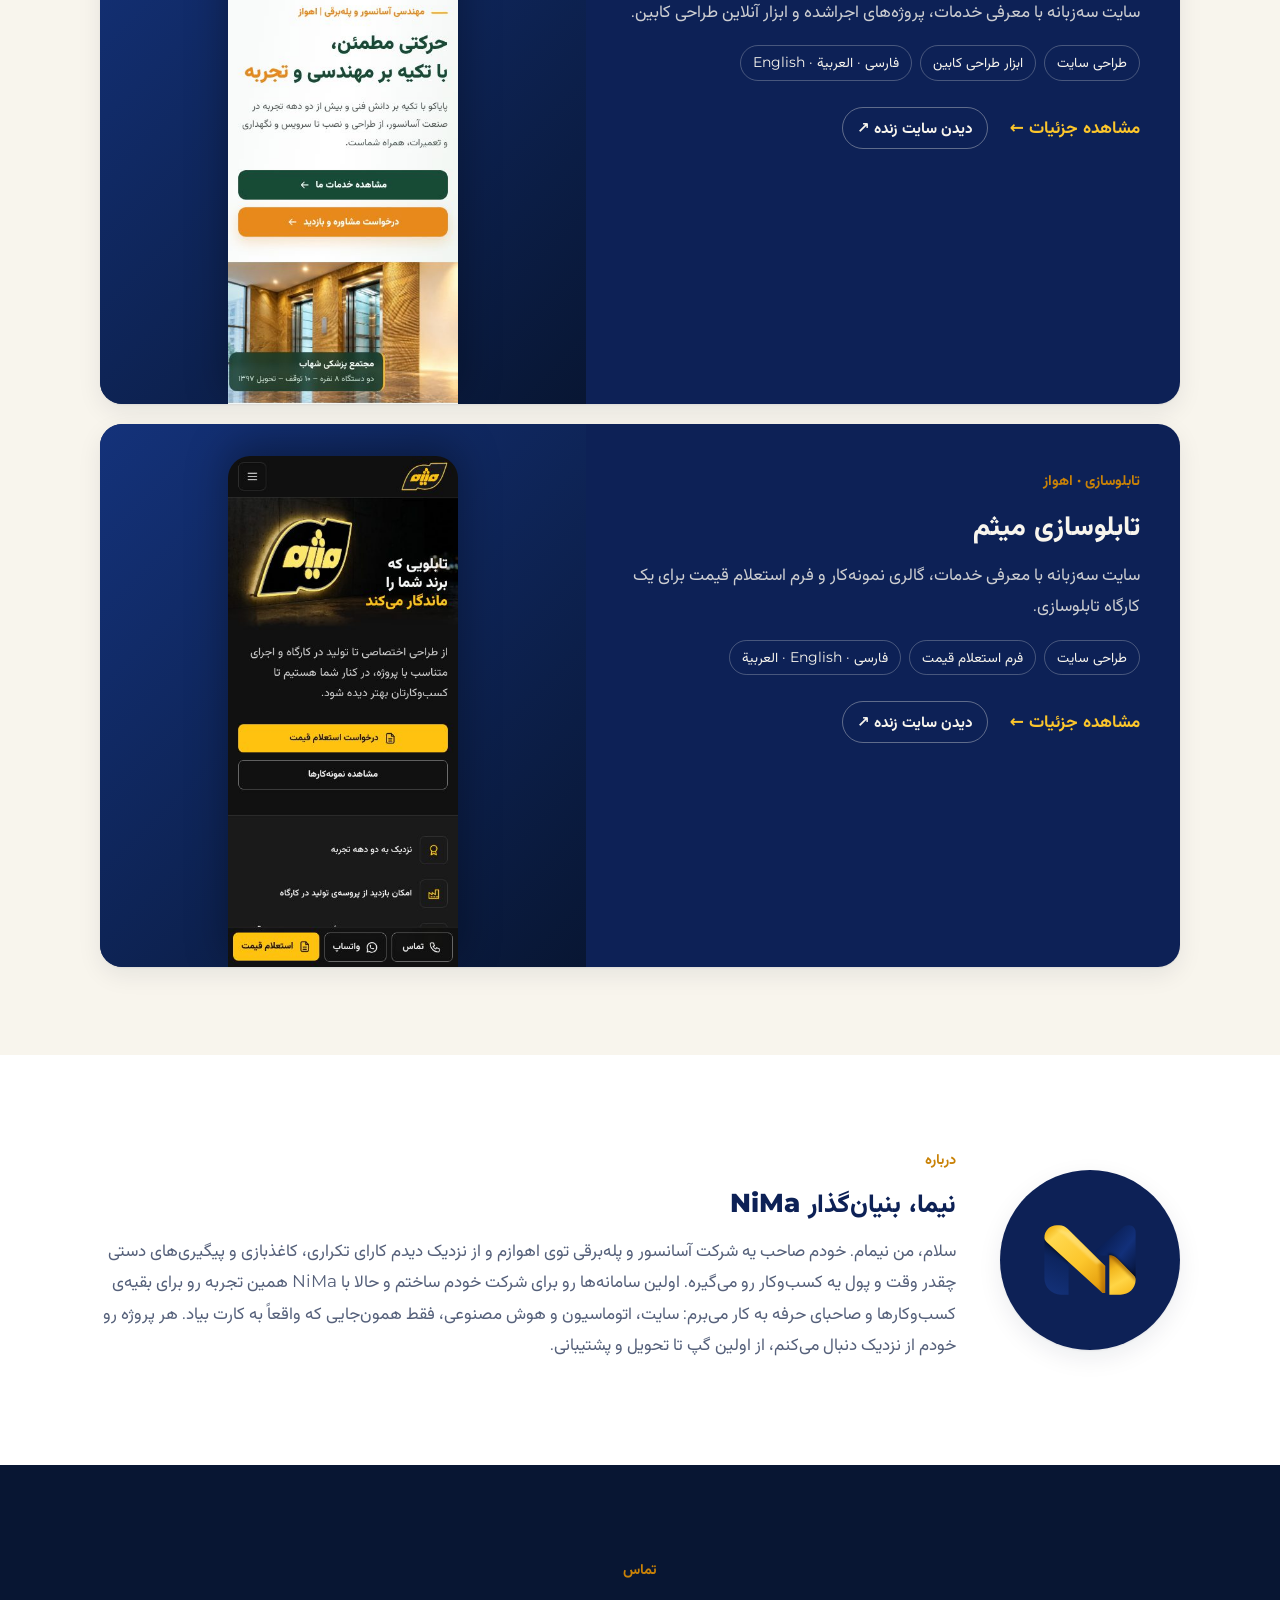
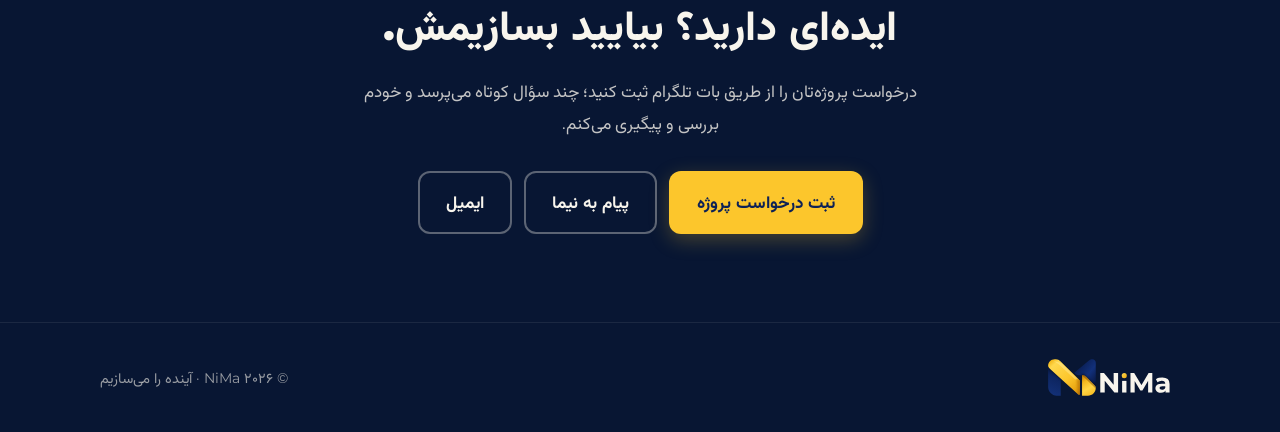
==== commit 58fce165: "Add Rouzban to portfolio (FA/EN card, case pages, sitemap) Co-Authored-By: Claude Opus 5.5 <noreply@" ====
--- a/index.html
+++ b/index.html
@@ -107,6 +107,16 @@
       <div class="work-list">
       <article class="work-card">
         <div class="body">
+          <span class="eyebrow">محصول <span style="text-transform:none">NiMa</span> · رایگان برای همه</span>
+          <h3 style="font-size:1.7rem">روزبان، رفیق هر روزت</h3>
+          <p style="opacity:.82">اپ فارسی برای مدیریت کارها، پول، طرف‌حساب‌ها و سلامت؛ نصب روی گوشی بدون اپ‌استور، با یادآوری سر ساعت.</p>
+          <div class="tags"><span class="tag">PWA</span><span class="tag">تقویم شمسی</span><span class="tag">نوتیفیکیشن</span></div>
+          <div class="links"><a class="more" href="work/rouzban/">مشاهده جزئیات ←</a><a class="live" href="https://rouzban.nima-ai.ir/" target="_blank" rel="noopener">استفاده از روزبان ↗</a></div>
+        </div>
+        <div class="shot"><img src="assets/img/rouzban-mobile.jpg" alt="صفحه‌ی اصلی اپ روزبان روی موبایل" width="230" height="498" loading="lazy"></div>
+      </article>
+      <article class="work-card">
+        <div class="body">
           <span class="eyebrow">آسانسور و پله‌برقی · اهواز</span>
           <h3 style="font-size:1.7rem">سامانه‌ی جامع اتوماسیون اداری پایاکو</h3>
           <p style="opacity:.82">اپ تحت وب برای سرویس، تعمیرات و امور مالی یک شرکت آسانسور؛ همه‌ی کارهای داخلی در یک جا.</p>
